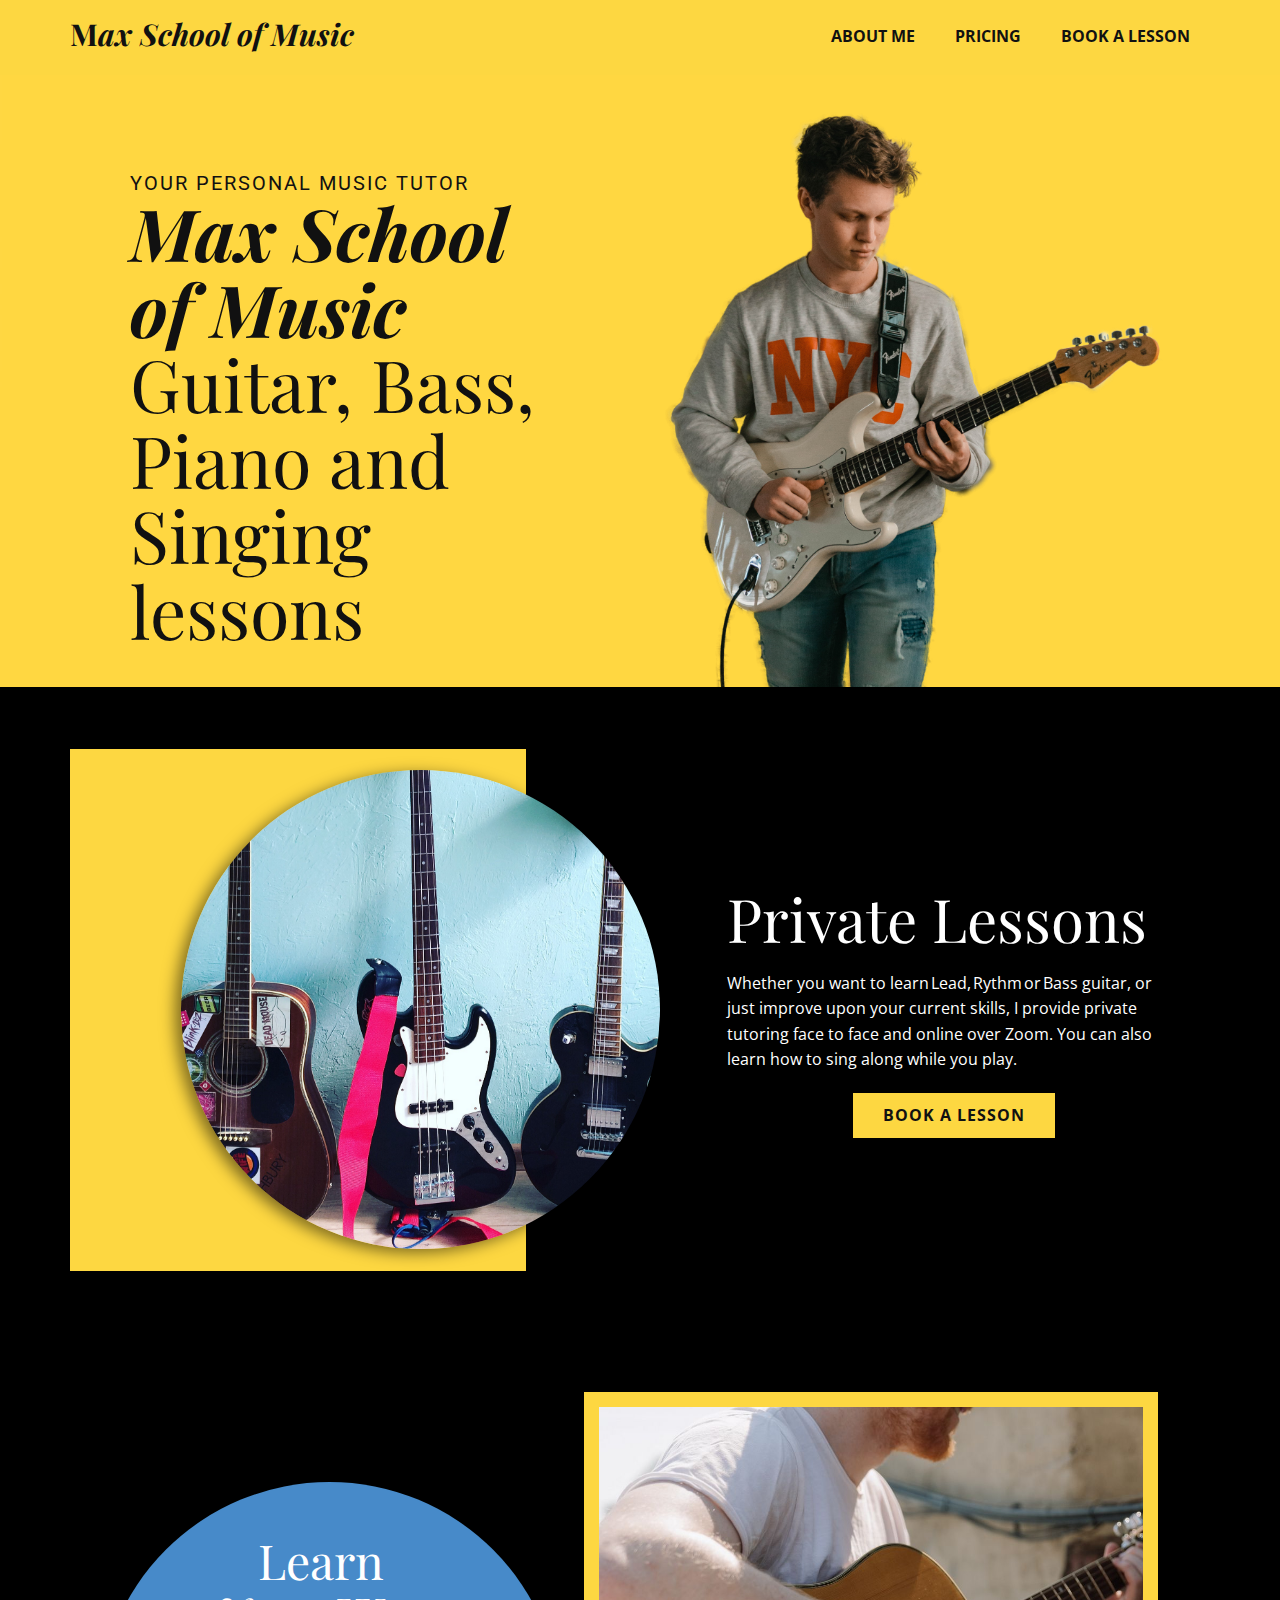
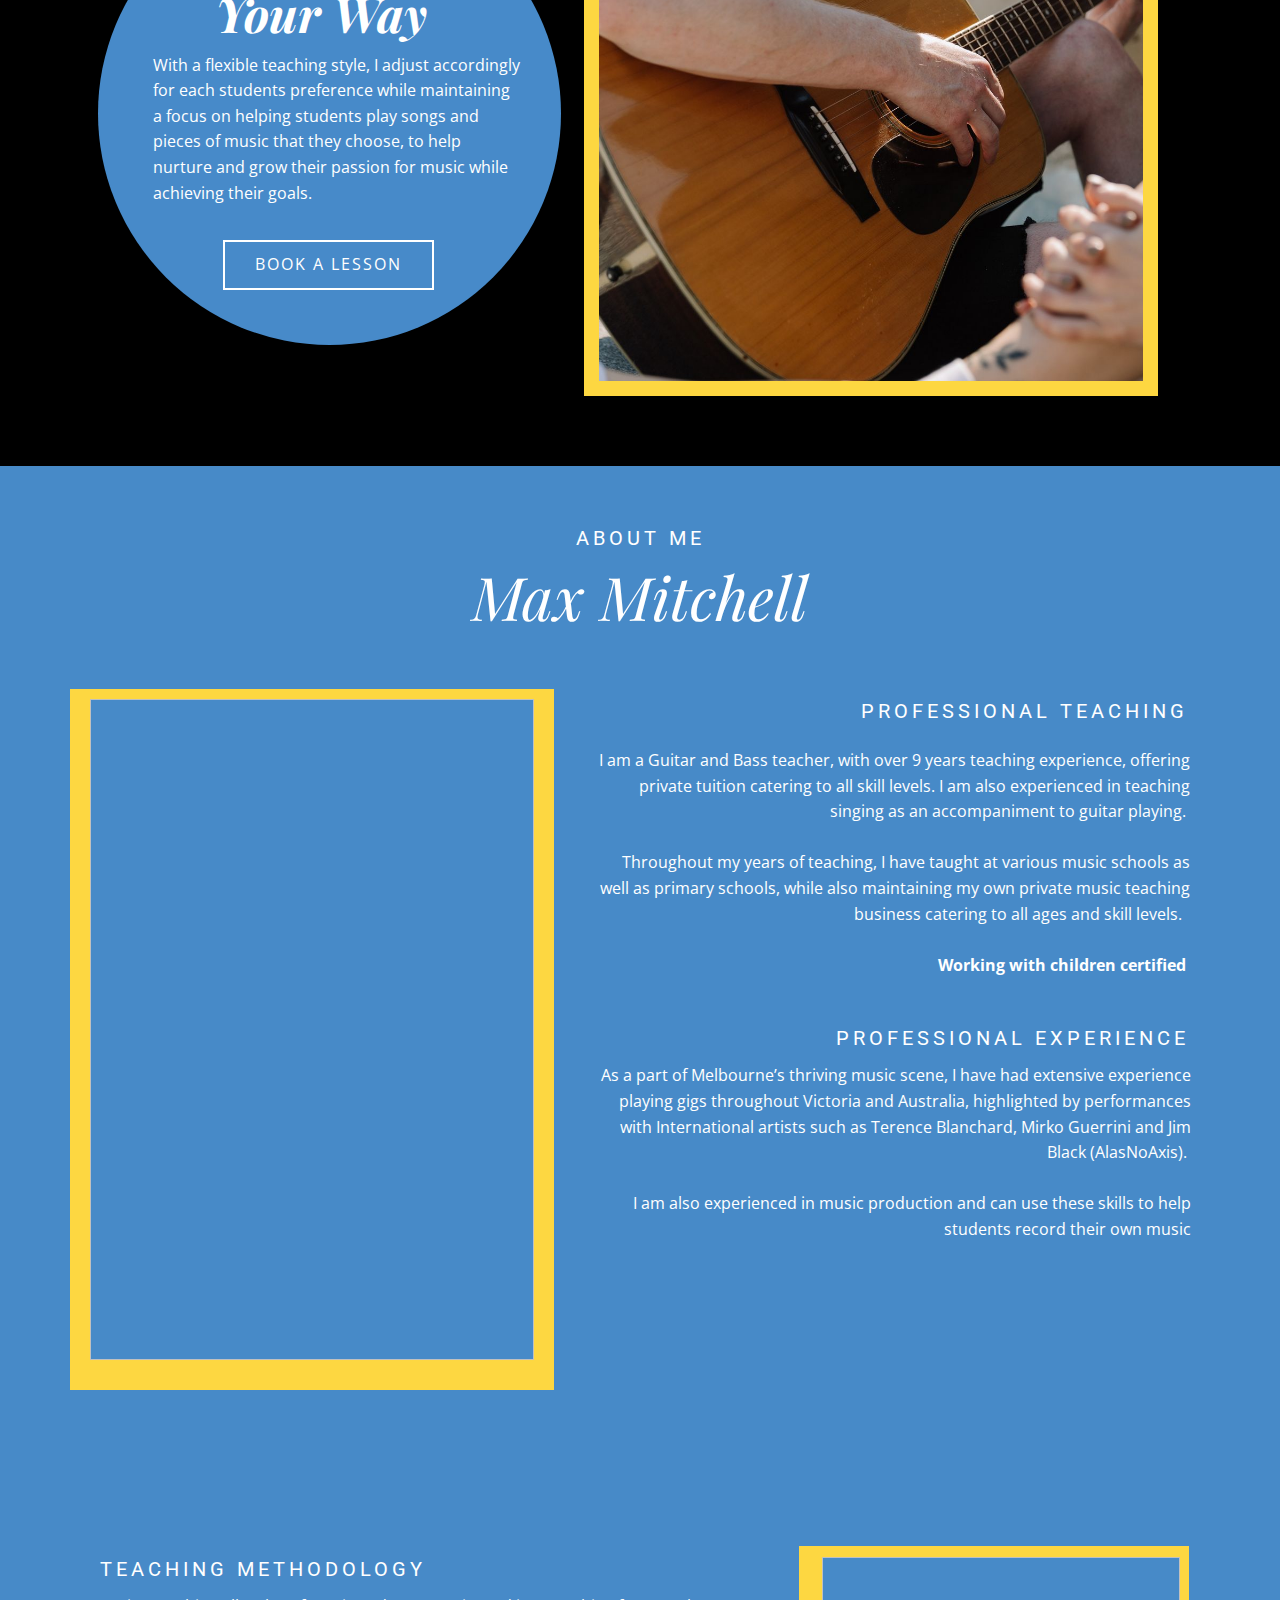
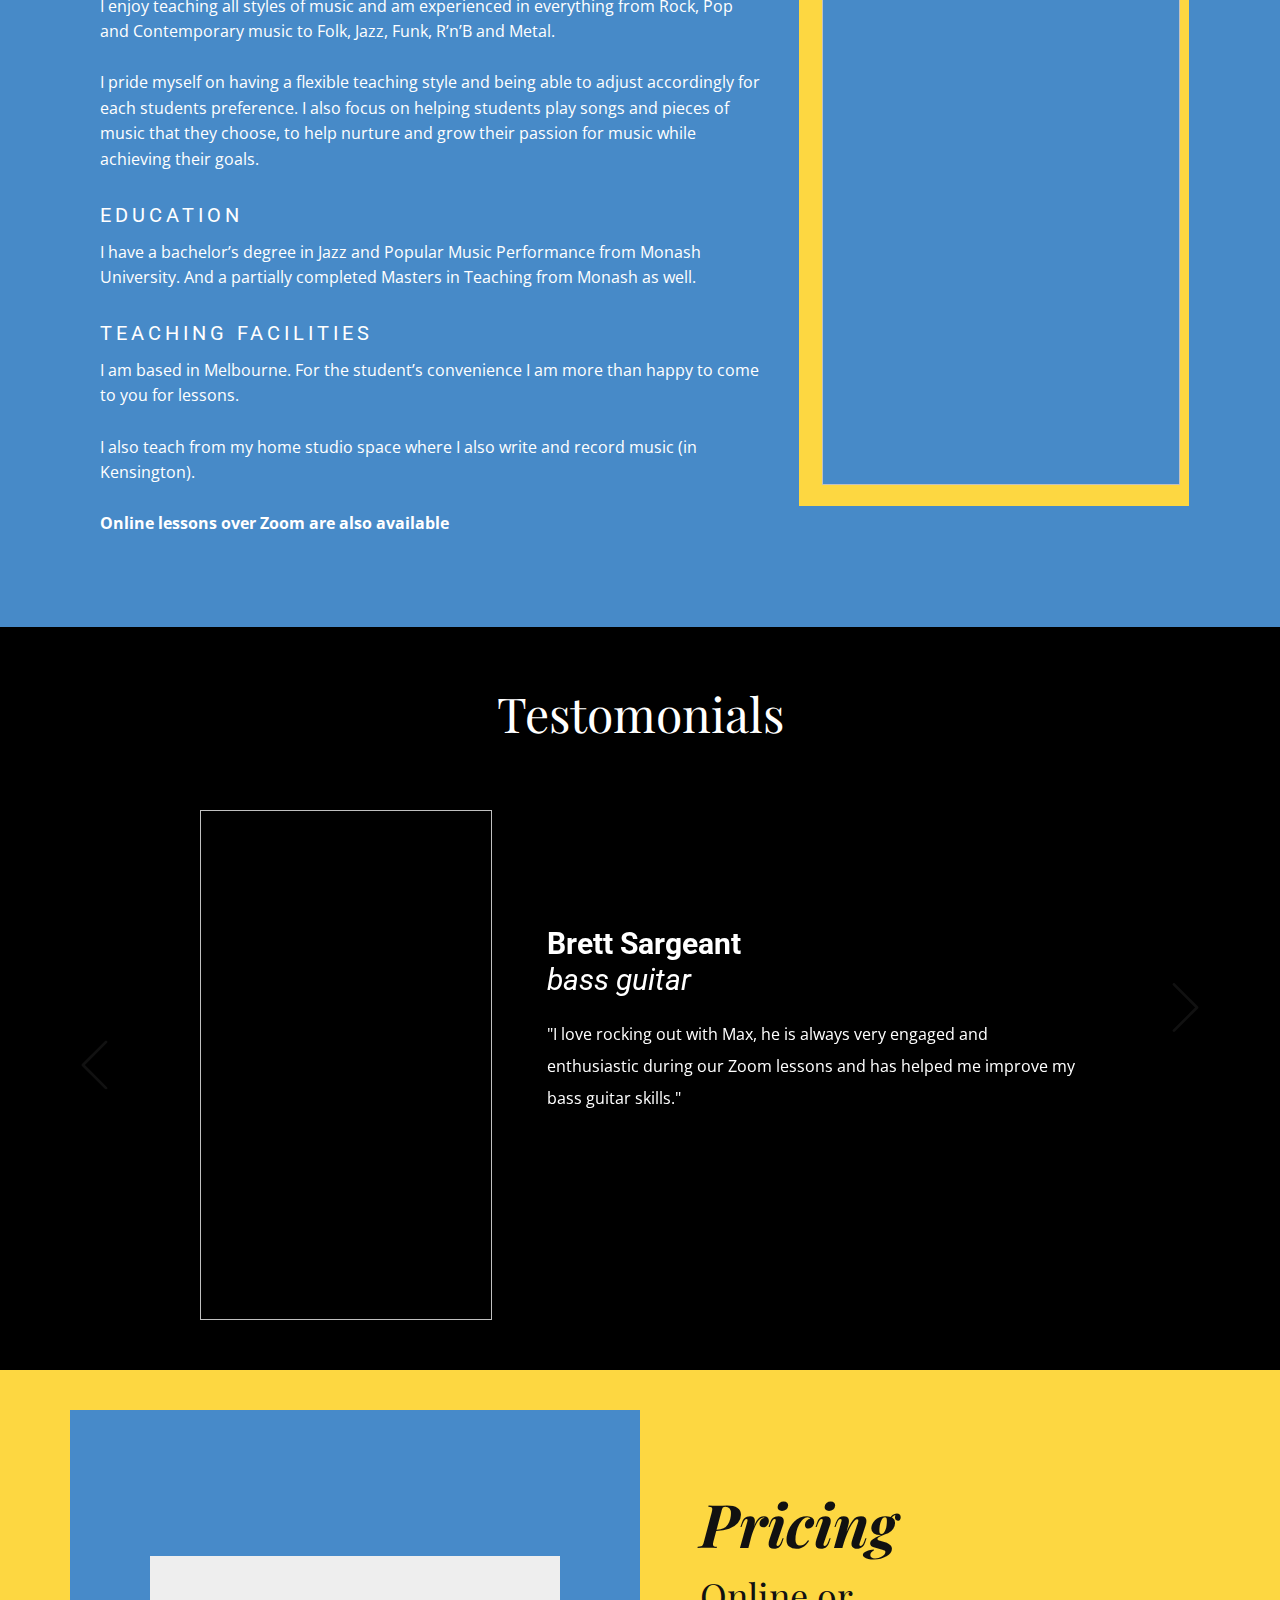
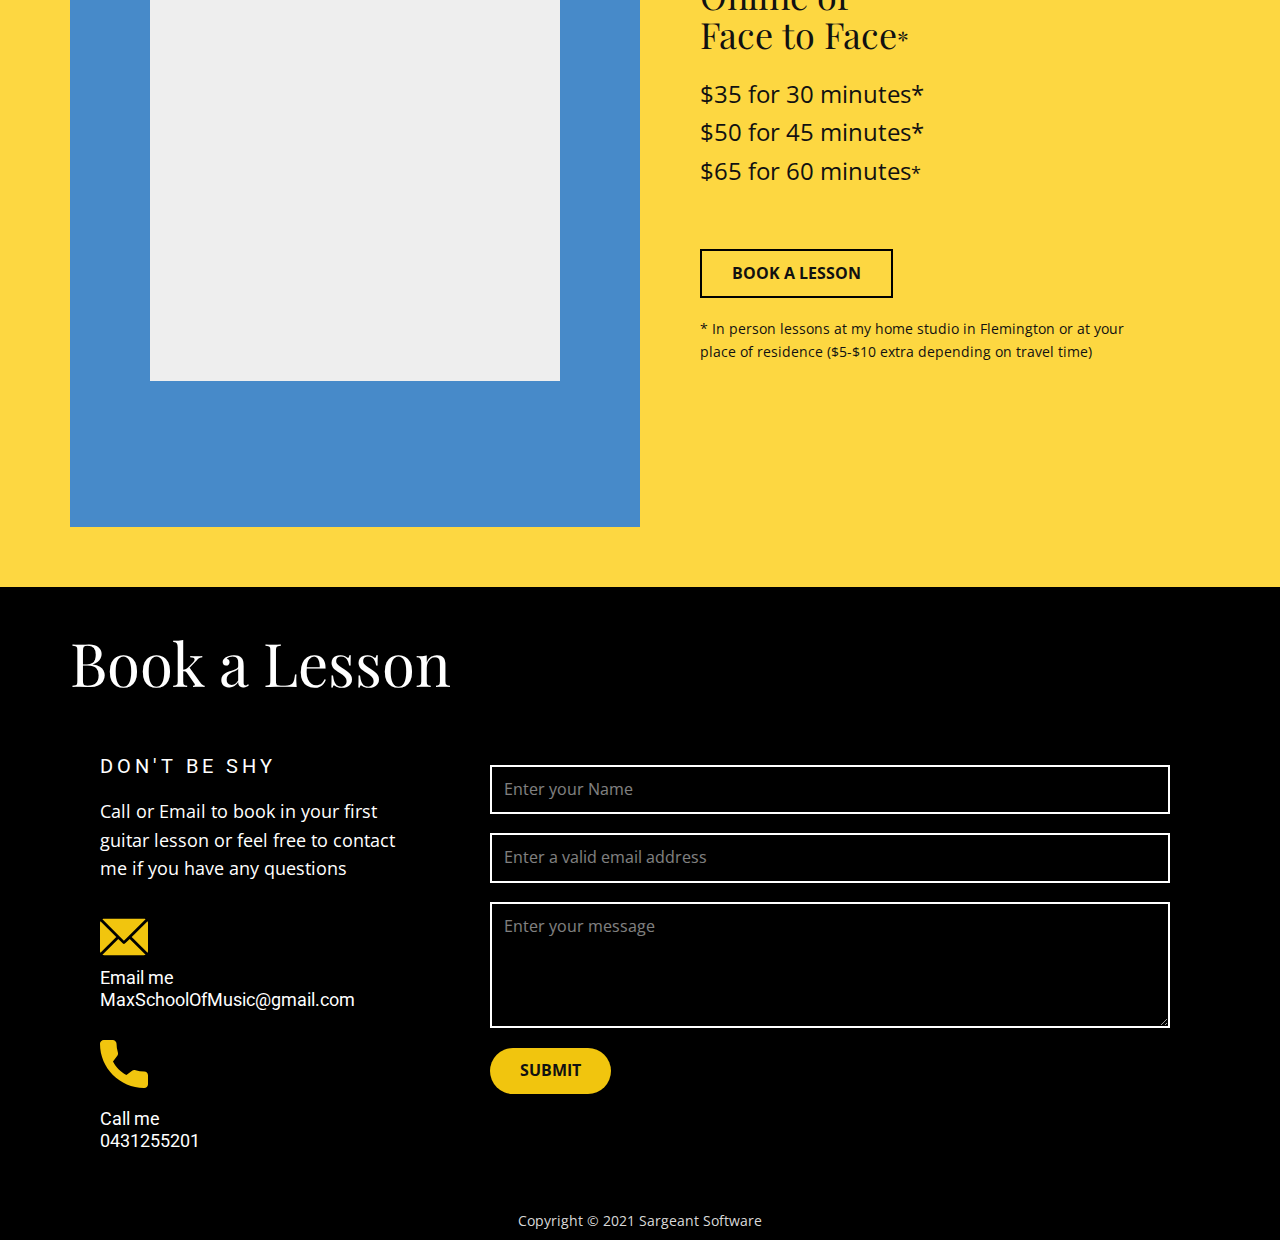
==== Max-Mitchell---Guitar-Tutor.html @ 7535b981 "Publish" ====
<!DOCTYPE html>
<html style="font-size: 16px;" lang="en-AU">
  <head>
    <meta name="viewport" content="width=device-width, initial-scale=1.0">
    <meta charset="utf-8">
    <meta name="keywords" content="Max School of Music, Max Music, Max Music School, maxschoolofmusic.com, maxmusic, Max Melbourne, Max Guitar School, Learn Bass, Learn Guitar, Max Guitar Lessons, Max Music Guitar, Max Music Bass, Bass, Guitar, Lessons, Tutor,
Melbourne Guitar Tutor, Melbourne Bass Guitar Tutor, Melbourne Music Teacher, Melbourne Bass Music Teacher, Melbourne Guitar Teacher, Melbourne Bass Guitar Teacher, Melbourne Music Tutor, Melbourne Music Lesson, Melbourne Music Lessons, Guitar Tutor, Music Teacher, Guitar Teacher, Guitar Lesson, Guitar Lessons">
    <meta name="description" content="Max Mitchell is a professional guitar and bass guitar tutor for all skill levels. Based in Melbourne, Australia. Lessons available in person or online.">
    <meta name="page_type" content="np-template-header-footer-from-plugin">
    <title>Max Mitchell - Guitar Tutor</title>
    <link rel="stylesheet" href="nicepage.css" media="screen">
<link rel="stylesheet" href="Max-Mitchell---Guitar-Tutor.css" media="screen">
    <script class="u-script" type="text/javascript" src="jquery.js" defer=""></script>
    <script class="u-script" type="text/javascript" src="nicepage.js" defer=""></script>
    <meta name="generator" content="Nicepage 3.6.2, nicepage.com">
    <link rel="icon" href="images/favicon.png">
    
    
    <link id="u-theme-google-font" rel="stylesheet" href="https://fonts.googleapis.com/css?family=Roboto:100,100i,300,300i,400,400i,500,500i,700,700i,900,900i|Open+Sans:300,300i,400,400i,600,600i,700,700i,800,800i">
    <link id="u-page-google-font" rel="stylesheet" href="https://fonts.googleapis.com/css?family=Playfair+Display:400,400i,700,700i,900,900i">
    
    
    
    
    
    
    
    
    
    <script type="application/ld+json">{
		"@context": "http://schema.org",
		"@type": "Organization",
		"name": "MaxMusic",
		"url": "index.html"
}</script>
    <meta property="og:title" content="Max Mitchell - Guitar Tutor">
    <meta property="og:type" content="website">
    <meta property="og:description" content="Max Mitchell is a professional guitar and bass guitar tutor for all skill levels. Based in Melbourne, Australia. Lessons available in person or online.">
    <meta name="theme-color" content="#478ac9">
    <link rel="canonical" href="index.html">
    <meta property="og:url" content="index.html">
  <meta charset="UTF-8">
<meta name="description" content="Max Mitchell is a professional guitar and bass guitar tutor for all skill levels. Based in Melbourne, Australia. Lessons available in person or online.">
<meta name="author" content="Brett Sargeant, brett@sargeantsoftware.com">
<meta name="viewport" content="width=device-width, initial-scale=1.0">
<meta name="subject" content="Max Mitchell Private Guitar Bass and Singing Tutor">
<meta name="copyright"content="Sargeant Software">
<meta name="robots" content="index,follow" />
<meta name="Classification" content="Business">
<meta name="reply-to" content="maxschoolofmusic@gmail.com">
<meta name="og:title" content="Max School of Music"/>
</head>
  <body class="u-body u-overlap"><header class="u-clearfix u-custom-color-1 u-header u-sticky u-header" id="sec-bedf"><div class="u-clearfix u-sheet u-sheet-1">
        <nav class="u-menu u-menu-dropdown u-offcanvas u-menu-1">
          <div class="menu-collapse" style="font-size: 1rem; letter-spacing: 0px; text-transform: uppercase; font-weight: 700;">
            <a class="u-button-style u-custom-left-right-menu-spacing u-custom-padding-bottom u-custom-top-bottom-menu-spacing u-nav-link u-text-active-black u-text-body-color u-text-hover-grey-70" href="#">
              <svg><use xmlns:xlink="http://www.w3.org/1999/xlink" xlink:href="#menu-hamburger"></use></svg>
              <svg version="1.1" xmlns="http://www.w3.org/2000/svg" xmlns:xlink="http://www.w3.org/1999/xlink"><defs><symbol id="menu-hamburger" viewBox="0 0 16 16" style="width: 16px; height: 16px;"><rect y="1" width="16" height="2"></rect><rect y="7" width="16" height="2"></rect><rect y="13" width="16" height="2"></rect>
</symbol>
</defs></svg>
            </a>
          </div>
          <div class="u-custom-menu u-nav-container">
            <ul class="u-nav u-unstyled u-nav-1"><li class="u-nav-item"><a class="u-button-style u-nav-link u-text-active-black u-text-hover-grey-70" href="#carousel_023e" style="padding: 10px 20px;">About Me</a>
</li><li class="u-nav-item"><a class="u-button-style u-nav-link u-text-active-black u-text-hover-grey-70" href="#carousel_331c" style="padding: 10px 20px;">Pricing</a>
</li><li class="u-nav-item"><a class="u-button-style u-nav-link u-text-active-black u-text-hover-grey-70" href="#carousel_dc65" style="padding: 10px 20px;">Book a Lesson</a>
</li></ul>
          </div>
          <div class="u-custom-menu u-nav-container-collapse">
            <div class="u-black u-container-style u-inner-container-layout u-opacity u-opacity-95 u-sidenav">
              <div class="u-sidenav-overflow">
                <div class="u-menu-close"></div>
                <ul class="u-align-center u-nav u-popupmenu-items u-unstyled u-nav-2"><li class="u-nav-item"><a class="u-button-style u-nav-link" href="#carousel_023e" style="padding: 10px 20px;">About Me</a>
</li><li class="u-nav-item"><a class="u-button-style u-nav-link" href="#carousel_331c" style="padding: 10px 20px;">Pricing</a>
</li><li class="u-nav-item"><a class="u-button-style u-nav-link" href="#carousel_dc65" style="padding: 10px 20px;">Book a Lesson</a>
</li></ul>
              </div>
            </div>
            <div class="u-black u-menu-overlay u-opacity u-opacity-70"></div>
          </div>
        </nav>
        <p class="u-align-left u-custom-font u-font-playfair-display u-large-text u-text u-text-variant u-text-1"><i style="font-size: 1.875rem; padding: 0px;"><b>
              <a class="u-btn u-button-style u-none u-text-body-color u-btn-1" href="#carousel_6ae6">M</a>ax School of Music</b></i>
          <a class="u-btn u-button-style u-none u-text-body-color u-btn-1" href="#carousel_6ae6">
            <br>
          </a>
        </p>
      </div></header>
    <section class="u-clearfix u-image u-valign-bottom-xl lazyload u-section-1" id="carousel_6ae6" data-bg="url(&quot;images/PA7BIF1x.jpg&quot;)">
      <div class="u-clearfix u-gutter-0 u-layout-wrap u-layout-wrap-1">
        <div class="u-layout">
          <div class="u-layout-row">
            <div class="u-align-center-sm u-align-center-xs u-align-left-lg u-align-left-md u-align-left-xl u-container-style u-layout-cell u-left-cell u-size-28-lg u-size-28-xl u-size-30-md u-size-30-sm u-size-30-xs u-layout-cell-1">
              <div class="u-container-layout u-container-layout-1">
                <h3 class="u-text u-text-1">your personal Music tutor</h3>
                <h1 class="u-custom-font u-font-playfair-display u-text u-text-2"><b><i>Max School of Music</i></b>
                  <br>Guitar, Bass, Piano and Singing lessons<br>
                </h1>
              </div>
            </div>
            <div class="u-container-style u-layout-cell u-right-cell u-size-30-md u-size-30-sm u-size-30-xs u-size-32-lg u-size-32-xl u-layout-cell-2">
              <div class="u-container-layout u-valign-top-sm u-valign-top-xl u-valign-top-xs u-container-layout-2">
                <img alt="" class="u-align-center-sm u-align-center-xs u-image u-image-default lazyload u-image-1" data-image-width="1386" data-image-height="1600" data-src="images/pexels-wendy-wei-22996581.png">
              </div>
            </div>
          </div>
        </div>
      </div>
    </section>
    <section class="u-black u-clearfix u-section-2" id="carousel_659f">
      <div class="u-clearfix u-sheet u-valign-middle-lg u-valign-middle-md u-valign-middle-xl u-sheet-1">
        <div class="u-clearfix u-expanded-width u-gutter-0 u-layout-wrap u-layout-wrap-1">
          <div class="u-layout">
            <div class="u-layout-row">
              <div class="u-align-center-sm u-align-center-xs u-container-style u-layout-cell u-left-cell u-size-30-md u-size-30-sm u-size-30-xs u-size-33-lg u-size-33-xl u-layout-cell-1">
                <div class="u-container-layout u-valign-middle-lg u-valign-middle-md u-valign-middle-xl">
                  <div class="u-align-left u-custom-color-1 u-expanded-height-lg u-expanded-height-md u-expanded-height-xl u-shape u-shape-1"></div>
                  <div class="u-align-left u-image u-image-circle lazyload u-image-1" data-image-width="1629" data-image-height="1879" data-bg="url(&quot;images/Guitarandbass1.png&quot;)"></div>
                </div>
              </div>
              <div class="u-align-left u-container-style u-layout-cell u-right-cell u-size-27-lg u-size-27-xl u-size-30-md u-size-30-sm u-size-30-xs u-layout-cell-2">
                <div class="u-container-layout u-valign-top-sm u-valign-top-xs u-container-layout-2">
                  <h1 class="u-align-center-md u-align-center-sm u-align-center-xs u-custom-font u-font-playfair-display u-text u-text-1">Private Lessons</h1>
                  <p class="u-align-center-md u-align-center-sm u-align-center-xs u-text u-text-2">Whether you want to learn Lead, Rythm or Bass guitar, or just improve upon your current skills, I provide private tutoring face to face and online over Zoom. You can also learn how
to sing along while you play.</p>
                  <a href="#carousel_dc65" class="u-border-0 u-btn u-button-style u-custom-color-1 u-hover-custom-color-7 u-text-body-color u-text-hover-black u-btn-1">Book A Lesson</a>
                </div>
              </div>
            </div>
          </div>
        </div>
      </div>
    </section>
    <section class="u-align-center u-black u-clearfix u-section-3" id="carousel_176a">
      <div class="u-clearfix u-sheet u-sheet-1">
        <div class="u-clearfix u-expanded-width-lg u-gutter-30 u-layout-wrap u-layout-wrap-1">
          <div class="u-layout">
            <div class="u-layout-row">
              <div class="u-align-left u-container-style u-layout-cell u-left-cell u-size-26 u-layout-cell-1">
                <div class="u-container-layout u-valign-top-md u-container-layout-1">
                  <div class="u-hidden-lg u-hidden-md u-hidden-sm u-hidden-xs u-palette-1-base u-shape u-shape-circle u-shape-1"></div>
                  <h1 class="u-align-center u-custom-font u-font-playfair-display u-text u-text-1">Learn<br><b><i>Your Way</i></b>
                    <br>
                  </h1>
                  <p class="u-align-center-xs u-text u-text-2">With a flexible teaching style, I adjust accordingly for each&nbsp;students&nbsp;preference while maintaining a focus on helping students play songs and pieces of music that they choose, to help nurture and grow their passion for music while achieving their goals.&nbsp;</p>
                  <a href="#carousel_dc65" class="u-border-2 u-border-white u-btn u-btn-rectangle u-button-style u-hover-custom-color-6 u-none u-btn-1">Book A Lesson</a>
                </div>
              </div>
              <div class="u-align-left u-container-style u-image u-layout-cell u-right-cell u-size-34 lazyload u-image-1" data-image-width="3130" data-image-height="2212" data-bg="url(&quot;images/Accousticguitar.jpg&quot;)">
                <div class="u-border-15 u-border-custom-color-1 u-container-layout u-container-layout-2"></div>
              </div>
            </div>
          </div>
        </div>
      </div>
    </section>
    <section class="u-align-left u-clearfix u-custom-color-5 u-section-4" id="carousel_023e">
      <div class="u-clearfix u-sheet u-sheet-1">
        <h4 class="u-align-center u-text u-text-1">about Me</h4>
        <h2 class="u-align-center u-custom-font u-font-playfair-display u-text u-text-2"><i>Max Mitchell</i>
        </h2>
        <div class="u-clearfix u-expanded-width u-gutter-18 u-layout-wrap u-layout-wrap-1">
          <div class="u-gutter-0 u-layout">
            <div class="u-layout-row">
              <div class="u-size-26">
                <div class="u-layout-col">
                  <div class="u-align-right u-container-style u-layout-cell u-size-60 u-layout-cell-1">
                    <div class="u-container-layout u-valign-top u-container-layout-1">
                      <img class="u-expanded-width u-image lazyload u-image-1" data-src="images/MaxProfile.jpg">
                    </div>
                  </div>
                </div>
              </div>
              <div class="u-size-34">
                <div class="u-layout-col">
                  <div class="u-align-center-sm u-align-center-xs u-align-right-lg u-align-right-md u-align-right-xl u-container-style u-layout-cell u-size-60 u-layout-cell-2">
                    <div class="u-container-layout u-valign-bottom-lg u-valign-bottom-md u-valign-bottom-sm u-valign-bottom-xs u-valign-top-xl u-container-layout-2">
                      <h5 class="u-align-center-xs u-text u-text-3">PROFESSIONAL TEACHING</h5>
                      <p class="u-align-center-xs u-text u-text-4">I am a Guitar and Bass teacher, with over 9 years teaching experience, offering private tuition catering to all skill levels.&nbsp;I am also experienced in teaching singing as an accompaniment to guitar playing.&nbsp;<br>
                        <br>Throughout my years of teaching, I have taught at various music schools as well as primary schools, while also maintaining my own private music teaching business catering to all ages and skill levels.&nbsp;&nbsp;<br>&nbsp;<br><b>Working&nbsp;with&nbsp;children&nbsp;certified&nbsp;</b>
                      </p>
                      <h5 class="u-align-center-xs u-text u-text-5">Professional Experience</h5>
                      <p class="u-align-center-xs u-text u-text-6">As a part of Melbourne’s thriving music scene, I have had extensive experience playing gigs throughout Victoria and Australia, highlighted by performances with International artists such as Terence Blanchard, Mirko Guerrini and Jim Black (AlasNoAxis).&nbsp;<br>
                        <br>I am also experienced in music production and can use these skills to help students record their own music
                      </p>
                    </div>
                  </div>
                </div>
              </div>
            </div>
          </div>
        </div>
      </div>
    </section>
    <section class="u-clearfix u-custom-color-5 u-section-5" id="sec-605c">
      <div class="u-clearfix u-sheet u-valign-middle-md u-valign-middle-sm u-valign-middle-xs u-sheet-1">
        <div class="u-clearfix u-expanded-width u-layout-wrap u-layout-wrap-1">
          <div class="u-layout">
            <div class="u-layout-row">
              <div class="u-align-center-sm u-align-center-xs u-container-style u-layout-cell u-size-38 u-layout-cell-1">
                <div class="u-container-layout u-valign-top-lg u-valign-top-md u-valign-top-xl u-container-layout-1">
                  <h5 class="u-text u-text-1">TEACHING METHODOLOGY</h5>
                  <p class="u-text u-text-2">I enjoy teaching all styles of music and am experienced in everything from Rock, Pop and Contemporary music to Folk, Jazz, Funk, R’n’B and Metal.<br>
                    <br>I pride myself on having a flexible teaching style and being able to adjust accordingly for each&nbsp;students&nbsp;preference. I also focus on helping students play songs and pieces of music that they choose, to help nurture and grow their passion for music while achieving their goals.&nbsp;&nbsp;<br>
                  </p>
                  <h5 class="u-text u-text-3">EDUCATION</h5>
                  <p class="u-text u-text-4">I have a bachelor’s degree in Jazz and Popular Music Performance from Monash University.&nbsp;And a partially completed&nbsp;Masters in Teaching&nbsp;from Monash as well.<br>
                  </p>
                  <h5 class="u-text u-text-5">TEACHING&nbsp;FACILITIES</h5>
                  <p class="u-text u-text-6">I am based in Melbourne. For the student’s convenience I am more than happy to come to you for lessons.<br>
                    <br>I also teach from my home studio space where I also write and record music (in Kensington).&nbsp;<br>
                    <br><b>Online lessons over Zoom are also available&nbsp;</b>
                    <br>
                  </p>
                </div>
              </div>
              <div class="u-align-left u-container-style u-layout-cell u-size-22 u-layout-cell-2">
                <div class="u-container-layout u-valign-top-lg u-valign-top-xl u-container-layout-2">
                  <img class="u-expanded-width u-image lazyload u-image-1" data-image-width="2363" data-image-height="3544" data-src="images/Mestandingwguitar.jpg">
                </div>
              </div>
            </div>
          </div>
        </div>
      </div>
    </section>
    <section class="u-black u-clearfix u-section-6" id="carousel_f5c0">
      <div class="u-clearfix u-sheet u-valign-bottom-md u-sheet-1">
        <h1 class="u-align-center u-custom-font u-font-playfair-display u-text u-text-1">Testomonials</h1>
        <div id="carousel-1a4b" data-interval="5000" data-u-ride="carousel" class="u-carousel u-expanded-width u-slider u-slider-1">
          <ol class="u-absolute-hcenter u-carousel-indicators u-hidden u-opacity u-opacity-55 u-carousel-indicators-1">
            <li data-u-target="#carousel-1a4b" class="u-active u-black u-border-2 u-border-grey-75 u-shape-circle" data-u-slide-to="0" style="width: 10px; height: 10px;"></li>
            <li data-u-target="#carousel-1a4b" class="u-black u-border-2 u-border-grey-75 u-shape-circle" data-u-slide-to="1" style="width: 10px; height: 10px;"></li>
          </ol>
          <div class="u-carousel-inner" role="listbox">
            <div class="u-active u-align-center-sm u-align-center-xs u-carousel-item u-container-style u-slide u-carousel-item-1">
              <div class="u-container-layout u-valign-top-md u-valign-top-sm u-valign-top-xs u-container-layout-1">
                <img alt="" class="u-image u-image-default lazyload u-image-1" data-image-width="1990" data-image-height="1844" data-src="images/118921308_2673210056269588_3537046875188934339_n.jpg">
                <h3 class="u-text u-text-2"><b>Brett Sargeant</b>&nbsp;<br><i style="">bass guitar</i>
                </h3>
                <p class="u-text u-text-3">"I love rocking out with Max, he is always very engaged and enthusiastic during our Zoom&nbsp;lessons and has helped me improve my bass guitar skills."</p>
              </div>
            </div>
            <div class="u-align-center-sm u-align-center-xs u-carousel-item u-container-style u-expanded-width u-slide u-carousel-item-2">
              <div class="u-container-layout u-container-layout-2">
                <img alt="" class="u-image u-image-default lazyload u-image-2" data-image-width="500" data-image-height="750" data-src="images/mebass.jpeg">
                <p class="u-align-center-sm u-align-center-xs u-text u-text-4">"I’ve really enjoyed guitar lessons with Max. He was quick to evaluate my skill level and provide me with instruction that quickly had me moving to the next level."<br>
                  <br>"His energy during&nbsp;lessons is infectious, and it’s encouraged me to prepare and practice between our sessions so we can advance to new content."<br>
                  <br>"Max asked me about the type of music and specific songs I was interested in playing, and it’s been great to have those integrated into our lessons."
                </p>
              </div>
            </div>
          </div>
          <a class="u-absolute-vcenter u-carousel-control u-carousel-control-prev u-icon-rectangle u-text-body-color u-carousel-control-1" href="#carousel-1a4b" role="button" data-u-slide="prev">
            <span aria-hidden="true">
              <svg viewBox="0 0 477.175 477.175"><path d="M145.188,238.575l215.5-215.5c5.3-5.3,5.3-13.8,0-19.1s-13.8-5.3-19.1,0l-225.1,225.1c-5.3,5.3-5.3,13.8,0,19.1l225.1,225
                    c2.6,2.6,6.1,4,9.5,4s6.9-1.3,9.5-4c5.3-5.3,5.3-13.8,0-19.1L145.188,238.575z"></path></svg>
            </span>
            <span class="sr-only">Previous</span>
          </a>
          <a class="u-absolute-vcenter-md u-absolute-vcenter-sm u-absolute-vcenter-xs u-carousel-control u-carousel-control-next u-icon-rectangle u-text-body-color u-carousel-control-2" href="#carousel-1a4b" role="button" data-u-slide="next">
            <span aria-hidden="true">
              <svg viewBox="0 0 477.175 477.175"><path d="M360.731,229.075l-225.1-225.1c-5.3-5.3-13.8-5.3-19.1,0s-5.3,13.8,0,19.1l215.5,215.5l-215.5,215.5
                    c-5.3,5.3-5.3,13.8,0,19.1c2.6,2.6,6.1,4,9.5,4c3.4,0,6.9-1.3,9.5-4l225.1-225.1C365.931,242.875,365.931,234.275,360.731,229.075z"></path></svg>
            </span>
            <span class="sr-only">Next</span>
          </a>
        </div>
      </div>
    </section>
    <section class="u-align-center u-clearfix u-custom-color-1 u-section-7" id="carousel_331c">
      <div class="u-clearfix u-sheet u-sheet-1">
        <div class="u-clearfix u-expanded-width u-gutter-0 u-layout-wrap u-layout-wrap-1">
          <div class="u-gutter-0 u-layout">
            <div class="u-layout-row">
              <div class="u-container-style u-layout-cell u-left-cell u-palette-1-base u-size-30 u-layout-cell-1">
                <div class="u-container-layout u-valign-middle u-container-layout-1">
                  <div class="u-expanded-width-sm u-expanded-width-xs u-grey-light-2 u-map u-map-1">
                    <div class="embed-responsive">
                      <iframe class="embed-responsive-item lazyload" data-map="[base64]" data-src="//maps.google.com/maps?output=embed&amp;q=%20255%20racecourse%20rd&amp;z=16&amp;t=m"></iframe>
                    </div>
                  </div>
                </div>
              </div>
              <div class="u-container-style u-layout-cell u-right-cell u-size-30 u-layout-cell-2">
                <div class="u-container-layout u-container-layout-2">
                  <h1 class="u-align-center-sm u-align-center-xs u-custom-font u-font-playfair-display u-text u-text-1"><b><i>Pricing</i></b>
                  </h1>
                  <h2 class="u-align-center-sm u-align-center-xs u-custom-font u-font-playfair-display u-text u-text-2">Online or<br>Face to Face<font style="font-size: 1.5rem;">*</font>
                  </h2>
                  <p class="u-align-center-sm u-align-center-xs u-align-left-lg u-align-left-md u-align-left-xl u-text u-text-3">$35 for 30 minutes*<br>$50 for 45 minutes*<br>$65 for 60 minutes<font style="font-size: 1.125rem;">*</font>
                    <br>
                    <br>
                  </p>
                  <a href="#carousel_dc65" class="u-border-2 u-border-black u-btn u-button-style u-hover-palette-3-base u-none u-text-body-color u-text-hover-black u-btn-1">Book a Lesson<br>
                  </a>
                  <p class="u-align-center-sm u-align-center-xs u-small-text u-text u-text-font u-text-variant u-text-4">* In person lessons at my home studio&nbsp;in Flemington&nbsp;or at your place of residence ($5-$10&nbsp;extra depending on travel time)<br>
                    <br>
                  </p>
                </div>
              </div>
            </div>
          </div>
        </div>
      </div>
    </section>
    <section class="u-align-center-sm u-align-center-xs u-align-left-lg u-align-left-md u-align-left-xl u-black u-clearfix u-section-8" id="carousel_dc65">
      <div class="u-clearfix u-sheet u-sheet-1">
        <h2 class="u-custom-font u-font-playfair-display u-text u-text-1">Book a Lesson</h2>
        <div class="u-clearfix u-expanded-width u-layout-wrap u-layout-wrap-1">
          <div class="u-layout">
            <div class="u-layout-row">
              <div class="u-align-center-sm u-align-center-xs u-align-left-lg u-align-left-md u-align-left-xl u-container-style u-layout-cell u-left-cell u-size-20 u-layout-cell-1">
                <div class="u-container-layout u-valign-top u-container-layout-1">
                  <h2 class="u-align-center-sm u-align-center-xs u-text u-text-2">don't be shy</h2>
                  <p class="u-align-center-xs u-text u-text-3">Call or Email to book in your first guitar lesson or feel free to contact me if you have any questions</p><span class="u-icon u-icon-circle u-text-palette-3-base u-icon-1" data-href="mailto:info@mail.com?subject=Guitar%20Lesson%20Enquiry"><svg class="u-svg-link" preserveAspectRatio="xMidYMin slice" viewBox="0 0 512 512" style=""><use xmlns:xlink="http://www.w3.org/1999/xlink" xlink:href="#svg-7817"></use></svg><svg xmlns="http://www.w3.org/2000/svg" xmlns:xlink="http://www.w3.org/1999/xlink" version="1.1" id="svg-7817" x="0px" y="0px" viewBox="0 0 512 512" style="enable-background:new 0 0 512 512;" xml:space="preserve" class="u-svg-content"><g><g><path d="M467,61H45c-6.927,0-13.412,1.703-19.279,4.51L255,294.789l51.389-49.387c0,0,0.004-0.005,0.005-0.007    c0.001-0.002,0.005-0.004,0.005-0.004L486.286,65.514C480.418,62.705,473.929,61,467,61z"></path>
</g>
</g><g><g><path d="M507.496,86.728L338.213,256.002L507.49,425.279c2.807-5.867,4.51-12.352,4.51-19.279V106    C512,99.077,510.301,92.593,507.496,86.728z"></path>
</g>
</g><g><g><path d="M4.51,86.721C1.703,92.588,0,99.073,0,106v300c0,6.923,1.701,13.409,4.506,19.274L173.789,256L4.51,86.721z"></path>
</g>
</g><g><g><path d="M317.002,277.213l-51.396,49.393c-2.93,2.93-6.768,4.395-10.605,4.395s-7.676-1.465-10.605-4.395L195,277.211    L25.714,446.486C31.582,449.295,38.071,451,45,451h422c6.927,0,13.412-1.703,19.279-4.51L317.002,277.213z"></path>
</g>
</g><g></g><g></g><g></g><g></g><g></g><g></g><g></g><g></g><g></g><g></g><g></g><g></g><g></g><g></g><g></g></svg></span>
                  <h6 class="u-text u-text-4">
                    <a class="u-btn u-button-style u-custom-font u-heading-font u-none u-text-body-alt-color u-btn-1" href="mailto:MaxSchoolOfMusic@gmail.com?subject=Guitar%20Lesson%20Enquiry">Email me MaxSchoolOfMusic@gmail.com</a>
                  </h6><span class="u-icon u-icon-circle u-text-palette-3-base u-icon-2" data-href="tel:0431255201"><svg class="u-svg-link" preserveAspectRatio="xMidYMin slice" viewBox="0 0 384 384" style=""><use xmlns:xlink="http://www.w3.org/1999/xlink" xlink:href="#svg-2aad"></use></svg><svg xmlns="http://www.w3.org/2000/svg" xmlns:xlink="http://www.w3.org/1999/xlink" version="1.1" id="svg-2aad" x="0px" y="0px" viewBox="0 0 384 384" style="enable-background:new 0 0 384 384;" xml:space="preserve" class="u-svg-content"><g><g><path d="M353.188,252.052c-23.51,0-46.594-3.677-68.469-10.906c-10.719-3.656-23.896-0.302-30.438,6.417l-43.177,32.594    c-50.073-26.729-80.917-57.563-107.281-107.26l31.635-42.052c8.219-8.208,11.167-20.198,7.635-31.448    c-7.26-21.99-10.948-45.063-10.948-68.583C132.146,13.823,118.323,0,101.333,0H30.813C13.823,0,0,13.823,0,30.813    C0,225.563,158.438,384,353.188,384c16.99,0,30.813-13.823,30.813-30.813v-70.323C384,265.875,370.177,252.052,353.188,252.052z"></path>
</g>
</g><g></g><g></g><g></g><g></g><g></g><g></g><g></g><g></g><g></g><g></g><g></g><g></g><g></g><g></g><g></g></svg></span>
                  <h6 class="u-text u-text-5">
                    <a class="u-btn u-button-style u-custom-font u-heading-font u-none u-text-body-alt-color u-btn-2" href="tel:0431255201">Call me<br>0431255201<br>
                    </a>
                  </h6>
                </div>
              </div>
              <div class="u-container-style u-layout-cell u-right-cell u-size-40 u-layout-cell-2">
                <div class="u-container-layout u-container-layout-2">
                  <div class="u-expanded-width u-form u-form-1">
                    <form action="https://formspree.io/mwkrgqzv" method="POST" class="u-clearfix u-form-spacing-19 u-form-vertical u-inner-form" style="padding: 10px" source="custom" name="form">
                      <div class="u-form-group u-form-name u-form-group-1">
                        <label for="name-dee9" class="u-form-control-hidden u-label">Name</label>
                        <input type="text" placeholder="Enter your Name" id="name-dee9" name="name" class="u-border-2 u-border-white u-input u-input-rectangle" required="">
                      </div>
                      <div class="u-form-email u-form-group u-form-group-2">
                        <label for="email-dee9" class="u-form-control-hidden u-label"></label>
                        <input type="email" placeholder="Enter a valid email address" id="email-dee9" name="email" class="u-border-2 u-border-white u-input u-input-rectangle" required="">
                      </div>
                      <div class="u-form-group u-form-message u-form-group-3">
                        <label for="message-dee9" class="u-form-control-hidden u-label">Message</label>
                        <textarea placeholder="Enter your message" rows="4" cols="50" id="message-dee9" name="message" class="u-border-2 u-border-white u-input u-input-rectangle" required=""></textarea>
                      </div>
                      <div class="u-align-center-sm u-align-center-xs u-align-left-lg u-align-left-md u-align-left-xl u-form-group u-form-submit u-form-group-4">
                        <a href="https://nicepage.com" class="u-btn u-btn-round u-btn-submit u-button-style u-palette-3-base u-radius-30 u-btn-3">Submit</a>
                        <input type="submit" value="submit" class="u-form-control-hidden">
                      </div>
                      <div class="u-form-send-message u-form-send-success"> Thank you! Your message has been sent. </div>
                      <div class="u-form-send-error u-form-send-message"> Unable to send your message. Please fix errors then try again. </div>
                      <input type="hidden" value="" name="recaptchaResponse">
                    </form>
                  </div>
                </div>
              </div>
            </div>
          </div>
        </div>
        <p class="u-align-center u-text u-text-grey-15 u-text-6">Copyright © 2021 Sargeant Software</p>
      </div>
    </section>
    
    
    <span style="height: 64px; width: 64px; margin-left: 0px; margin-right: auto; margin-top: 0px; background-image: none; right: 20px; bottom: 20px" class="u-back-to-top u-custom-color-1 u-icon u-icon-circle u-opacity u-opacity-85 u-spacing-15" data-href="#">
        <svg class="u-svg-link" preserveAspectRatio="xMidYMin slice" viewBox="0 0 551.13 551.13"><use xmlns:xlink="http://www.w3.org/1999/xlink" xlink:href="#svg-1d98"></use></svg>
        <svg class="u-svg-content" enable-background="new 0 0 551.13 551.13" viewBox="0 0 551.13 551.13" xmlns="http://www.w3.org/2000/svg" id="svg-1d98"><path d="m275.565 189.451 223.897 223.897h51.668l-275.565-275.565-275.565 275.565h51.668z"></path></svg>
    </span>
  </body>
</html>
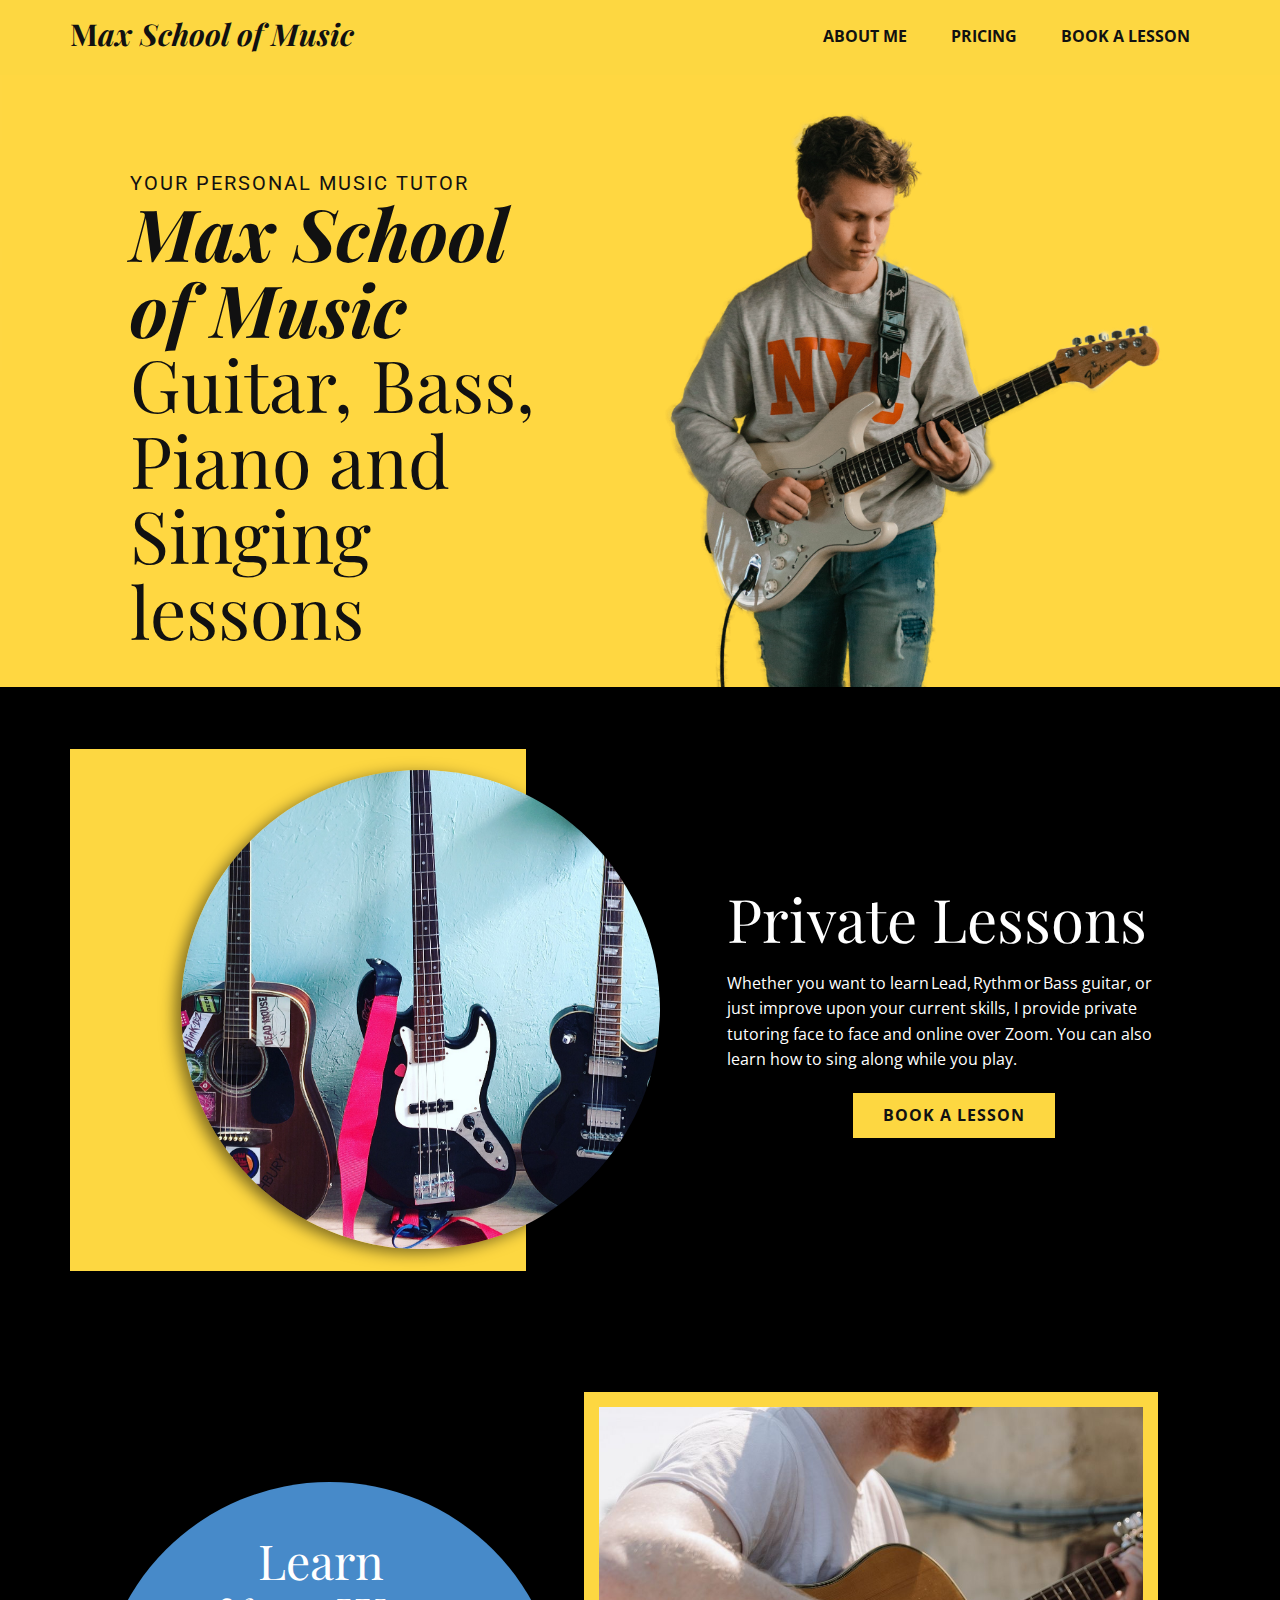
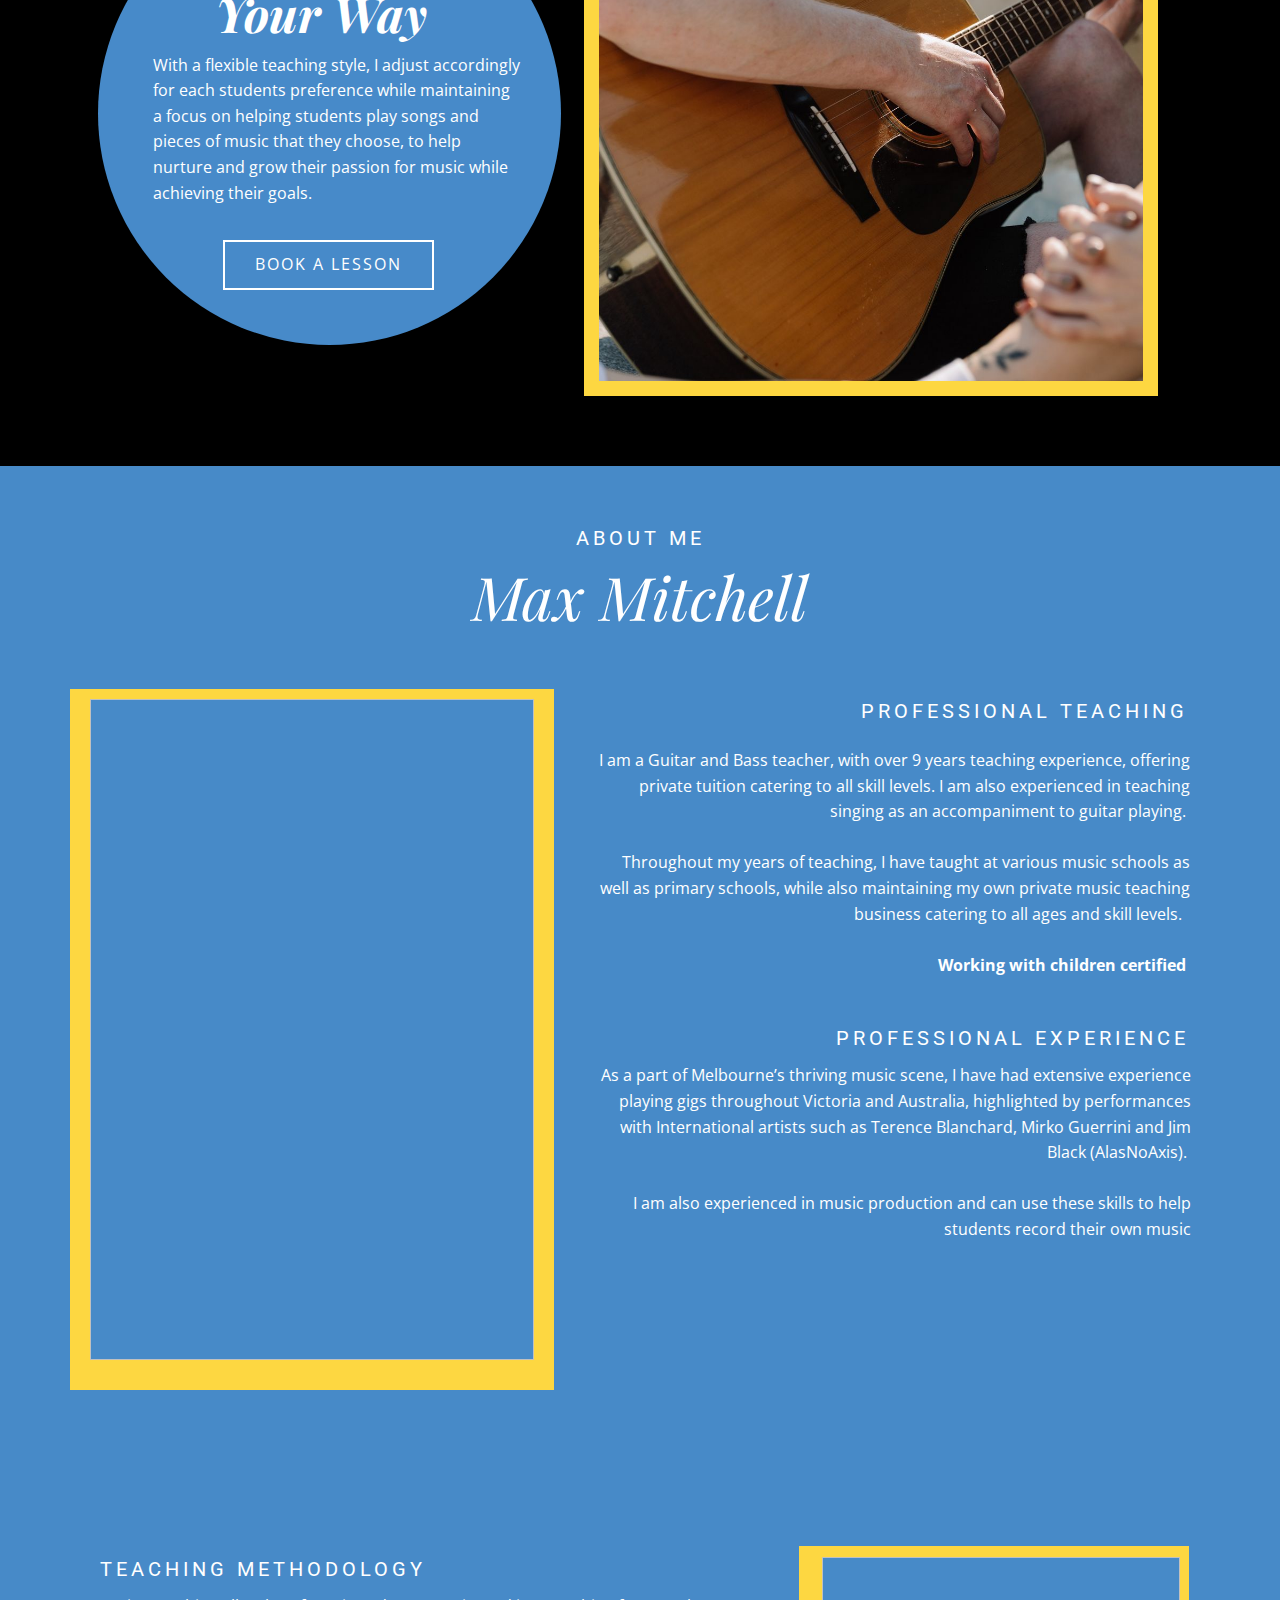
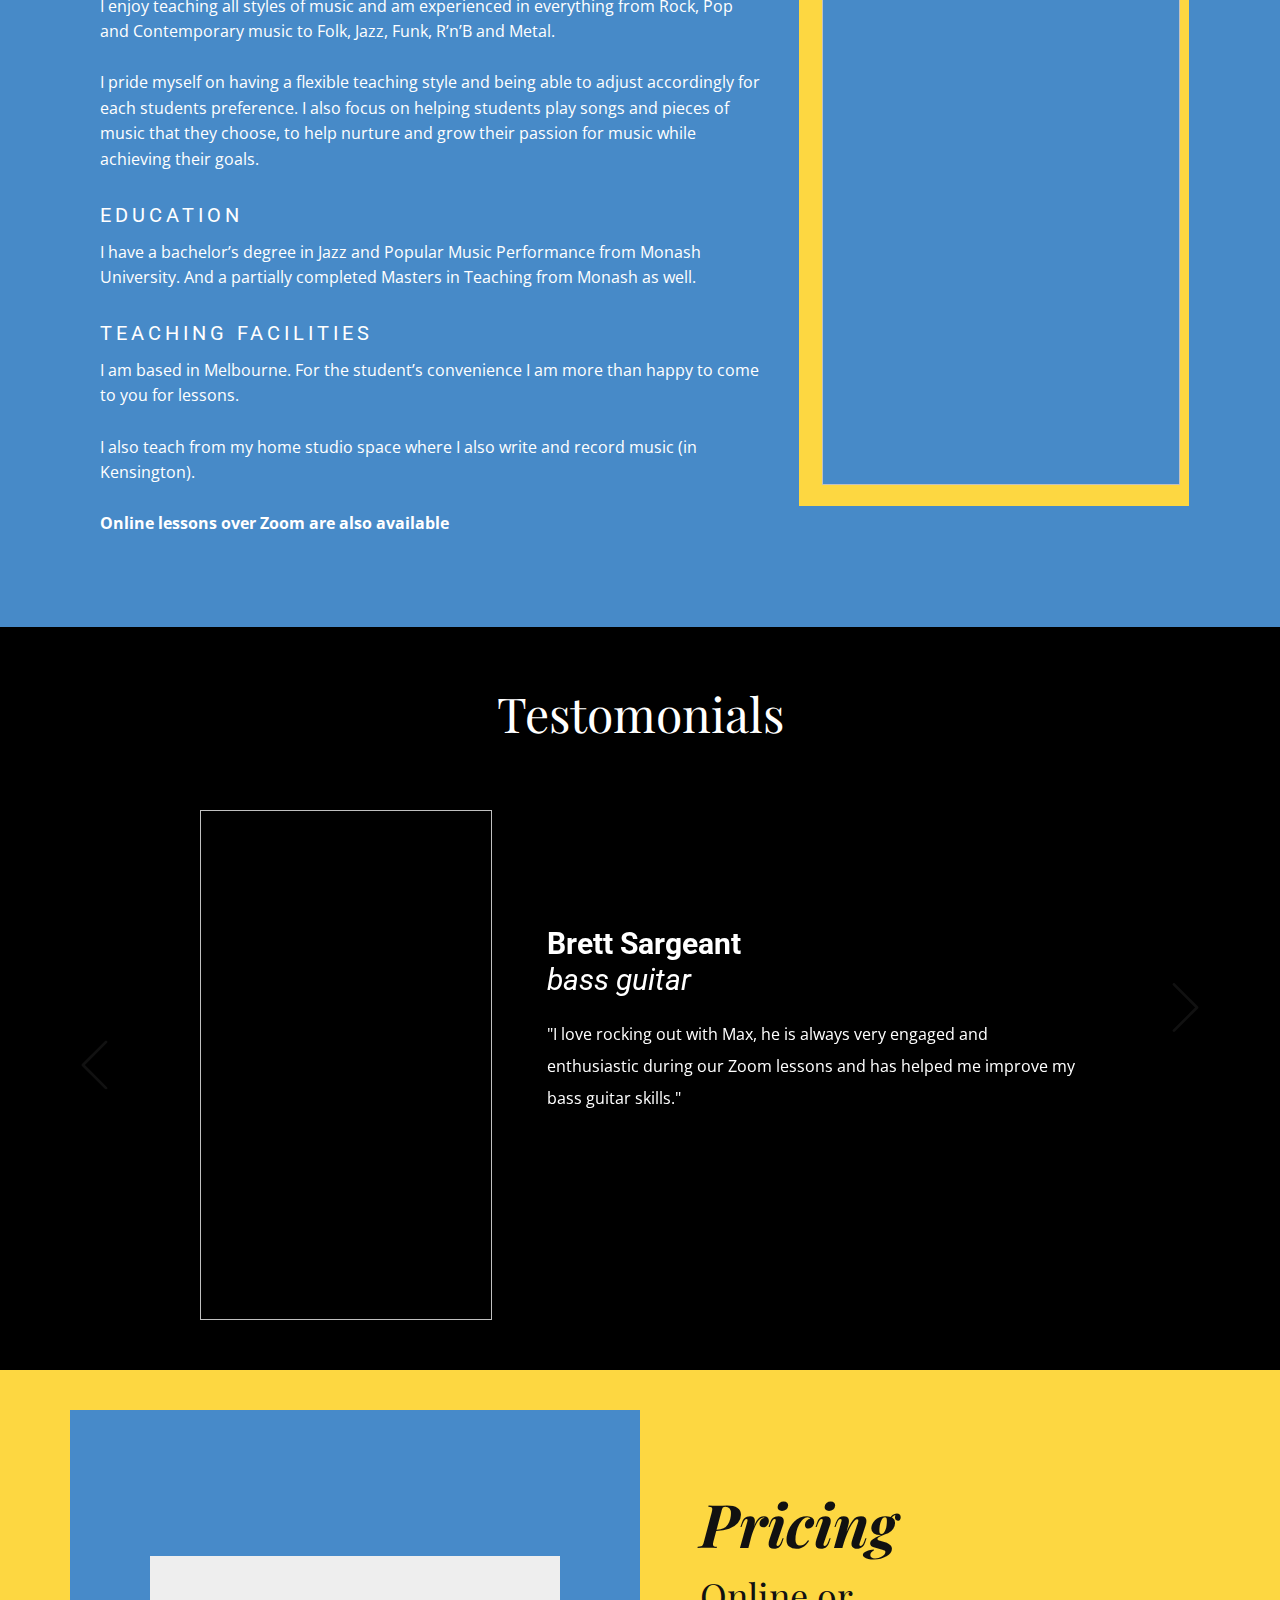
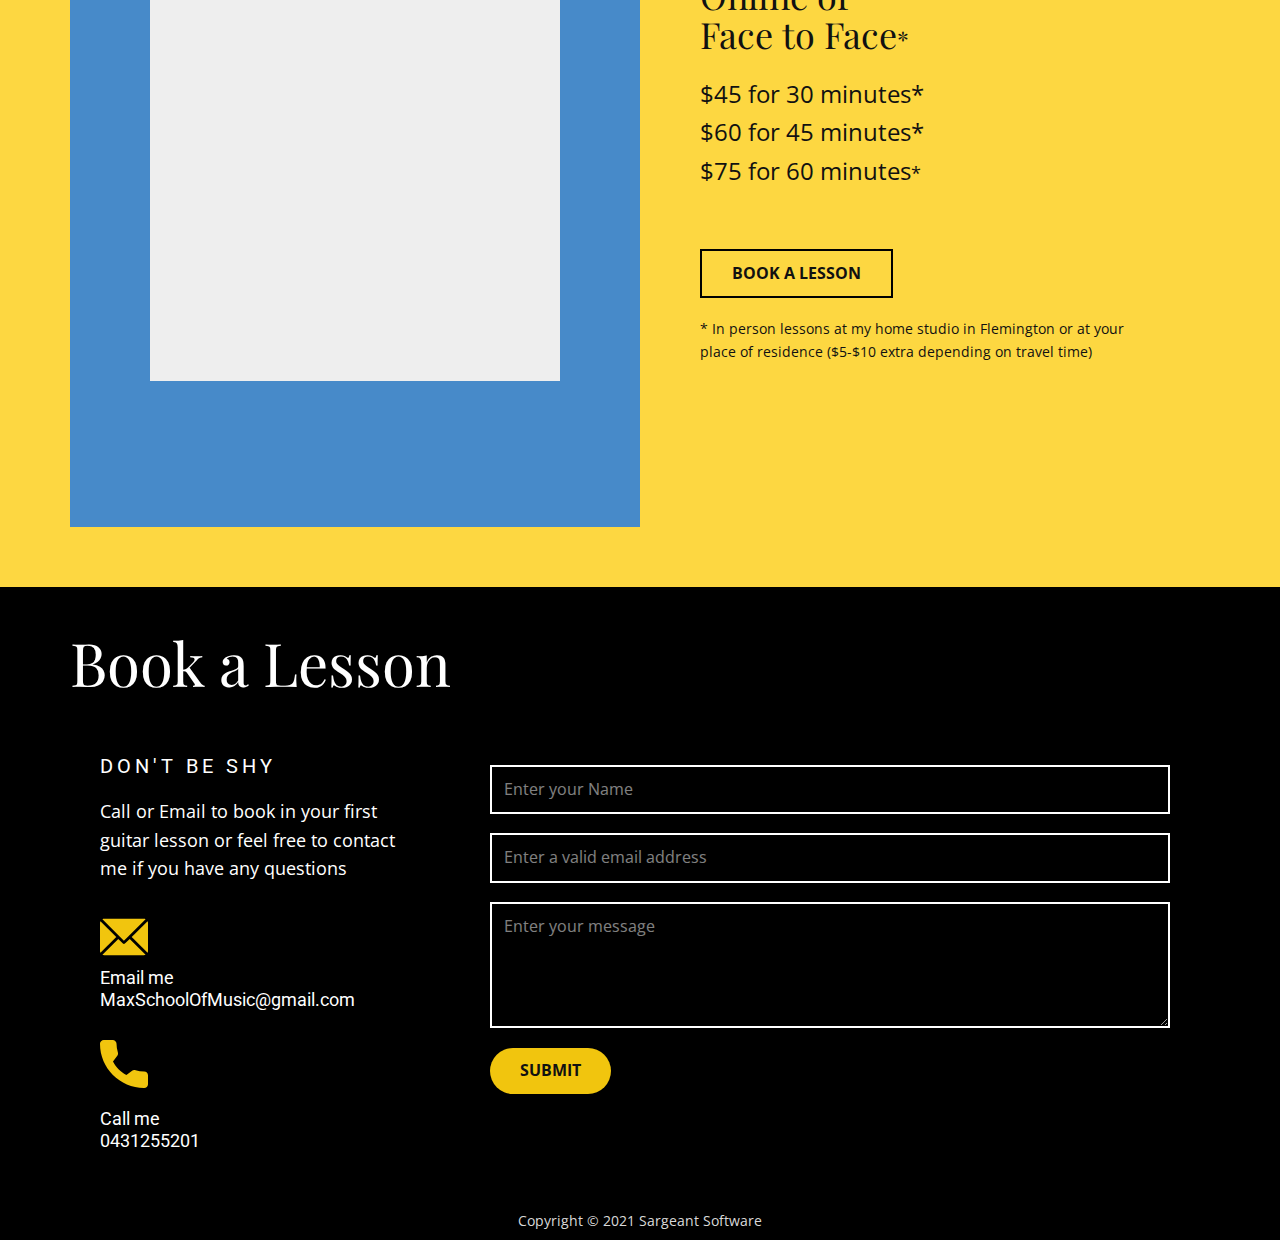
==== commit 71029eb1: "chore: update prices May 2023" ====
--- a/Max-Mitchell---Guitar-Tutor.html
+++ b/Max-Mitchell---Guitar-Tutor.html
@@ -1,376 +1,1163 @@
 <!DOCTYPE html>
-<html style="font-size: 16px;" lang="en-AU">
-  <head>
-    <meta name="viewport" content="width=device-width, initial-scale=1.0">
-    <meta charset="utf-8">
-    <meta name="keywords" content="Max School of Music, Max Music, Max Music School, maxschoolofmusic.com, maxmusic, Max Melbourne, Max Guitar School, Learn Bass, Learn Guitar, Max Guitar Lessons, Max Music Guitar, Max Music Bass, Bass, Guitar, Lessons, Tutor,
-Melbourne Guitar Tutor, Melbourne Bass Guitar Tutor, Melbourne Music Teacher, Melbourne Bass Music Teacher, Melbourne Guitar Teacher, Melbourne Bass Guitar Teacher, Melbourne Music Tutor, Melbourne Music Lesson, Melbourne Music Lessons, Guitar Tutor, Music Teacher, Guitar Teacher, Guitar Lesson, Guitar Lessons">
-    <meta name="description" content="Max Mitchell is a professional guitar and bass guitar tutor for all skill levels. Based in Melbourne, Australia. Lessons available in person or online.">
-    <meta name="page_type" content="np-template-header-footer-from-plugin">
-    <title>Max Mitchell - Guitar Tutor</title>
-    <link rel="stylesheet" href="nicepage.css" media="screen">
-<link rel="stylesheet" href="Max-Mitchell---Guitar-Tutor.css" media="screen">
-    <script class="u-script" type="text/javascript" src="jquery.js" defer=""></script>
-    <script class="u-script" type="text/javascript" src="nicepage.js" defer=""></script>
-    <meta name="generator" content="Nicepage 3.6.2, nicepage.com">
-    <link rel="icon" href="images/favicon.png">
-    
-    
-    <link id="u-theme-google-font" rel="stylesheet" href="https://fonts.googleapis.com/css?family=Roboto:100,100i,300,300i,400,400i,500,500i,700,700i,900,900i|Open+Sans:300,300i,400,400i,600,600i,700,700i,800,800i">
-    <link id="u-page-google-font" rel="stylesheet" href="https://fonts.googleapis.com/css?family=Playfair+Display:400,400i,700,700i,900,900i">
-    
-    
-    
-    
-    
-    
-    
-    
-    
-    <script type="application/ld+json">{
-		"@context": "http://schema.org",
-		"@type": "Organization",
-		"name": "MaxMusic",
-		"url": "index.html"
-}</script>
-    <meta property="og:title" content="Max Mitchell - Guitar Tutor">
-    <meta property="og:type" content="website">
-    <meta property="og:description" content="Max Mitchell is a professional guitar and bass guitar tutor for all skill levels. Based in Melbourne, Australia. Lessons available in person or online.">
-    <meta name="theme-color" content="#478ac9">
-    <link rel="canonical" href="index.html">
-    <meta property="og:url" content="index.html">
-  <meta charset="UTF-8">
-<meta name="description" content="Max Mitchell is a professional guitar and bass guitar tutor for all skill levels. Based in Melbourne, Australia. Lessons available in person or online.">
-<meta name="author" content="Brett Sargeant, brett@sargeantsoftware.com">
-<meta name="viewport" content="width=device-width, initial-scale=1.0">
-<meta name="subject" content="Max Mitchell Private Guitar Bass and Singing Tutor">
-<meta name="copyright"content="Sargeant Software">
-<meta name="robots" content="index,follow" />
-<meta name="Classification" content="Business">
-<meta name="reply-to" content="maxschoolofmusic@gmail.com">
-<meta name="og:title" content="Max School of Music"/>
-</head>
-  <body class="u-body u-overlap"><header class="u-clearfix u-custom-color-1 u-header u-sticky u-header" id="sec-bedf"><div class="u-clearfix u-sheet u-sheet-1">
-        <nav class="u-menu u-menu-dropdown u-offcanvas u-menu-1">
-          <div class="menu-collapse" style="font-size: 1rem; letter-spacing: 0px; text-transform: uppercase; font-weight: 700;">
-            <a class="u-button-style u-custom-left-right-menu-spacing u-custom-padding-bottom u-custom-top-bottom-menu-spacing u-nav-link u-text-active-black u-text-body-color u-text-hover-grey-70" href="#">
-              <svg><use xmlns:xlink="http://www.w3.org/1999/xlink" xlink:href="#menu-hamburger"></use></svg>
-              <svg version="1.1" xmlns="http://www.w3.org/2000/svg" xmlns:xlink="http://www.w3.org/1999/xlink"><defs><symbol id="menu-hamburger" viewBox="0 0 16 16" style="width: 16px; height: 16px;"><rect y="1" width="16" height="2"></rect><rect y="7" width="16" height="2"></rect><rect y="13" width="16" height="2"></rect>
-</symbol>
-</defs></svg>
-            </a>
-          </div>
-          <div class="u-custom-menu u-nav-container">
-            <ul class="u-nav u-unstyled u-nav-1"><li class="u-nav-item"><a class="u-button-style u-nav-link u-text-active-black u-text-hover-grey-70" href="#carousel_023e" style="padding: 10px 20px;">About Me</a>
-</li><li class="u-nav-item"><a class="u-button-style u-nav-link u-text-active-black u-text-hover-grey-70" href="#carousel_331c" style="padding: 10px 20px;">Pricing</a>
-</li><li class="u-nav-item"><a class="u-button-style u-nav-link u-text-active-black u-text-hover-grey-70" href="#carousel_dc65" style="padding: 10px 20px;">Book a Lesson</a>
-</li></ul>
-          </div>
-          <div class="u-custom-menu u-nav-container-collapse">
-            <div class="u-black u-container-style u-inner-container-layout u-opacity u-opacity-95 u-sidenav">
-              <div class="u-sidenav-overflow">
-                <div class="u-menu-close"></div>
-                <ul class="u-align-center u-nav u-popupmenu-items u-unstyled u-nav-2"><li class="u-nav-item"><a class="u-button-style u-nav-link" href="#carousel_023e" style="padding: 10px 20px;">About Me</a>
-</li><li class="u-nav-item"><a class="u-button-style u-nav-link" href="#carousel_331c" style="padding: 10px 20px;">Pricing</a>
-</li><li class="u-nav-item"><a class="u-button-style u-nav-link" href="#carousel_dc65" style="padding: 10px 20px;">Book a Lesson</a>
-</li></ul>
-              </div>
-            </div>
-            <div class="u-black u-menu-overlay u-opacity u-opacity-70"></div>
-          </div>
-        </nav>
-        <p class="u-align-left u-custom-font u-font-playfair-display u-large-text u-text u-text-variant u-text-1"><i style="font-size: 1.875rem; padding: 0px;"><b>
-              <a class="u-btn u-button-style u-none u-text-body-color u-btn-1" href="#carousel_6ae6">M</a>ax School of Music</b></i>
-          <a class="u-btn u-button-style u-none u-text-body-color u-btn-1" href="#carousel_6ae6">
-            <br>
-          </a>
-        </p>
-      </div></header>
-    <section class="u-clearfix u-image u-valign-bottom-xl lazyload u-section-1" id="carousel_6ae6" data-bg="url(&quot;images/PA7BIF1x.jpg&quot;)">
-      <div class="u-clearfix u-gutter-0 u-layout-wrap u-layout-wrap-1">
-        <div class="u-layout">
-          <div class="u-layout-row">
-            <div class="u-align-center-sm u-align-center-xs u-align-left-lg u-align-left-md u-align-left-xl u-container-style u-layout-cell u-left-cell u-size-28-lg u-size-28-xl u-size-30-md u-size-30-sm u-size-30-xs u-layout-cell-1">
-              <div class="u-container-layout u-container-layout-1">
-                <h3 class="u-text u-text-1">your personal Music tutor</h3>
-                <h1 class="u-custom-font u-font-playfair-display u-text u-text-2"><b><i>Max School of Music</i></b>
-                  <br>Guitar, Bass, Piano and Singing lessons<br>
-                </h1>
-              </div>
-            </div>
-            <div class="u-container-style u-layout-cell u-right-cell u-size-30-md u-size-30-sm u-size-30-xs u-size-32-lg u-size-32-xl u-layout-cell-2">
-              <div class="u-container-layout u-valign-top-sm u-valign-top-xl u-valign-top-xs u-container-layout-2">
-                <img alt="" class="u-align-center-sm u-align-center-xs u-image u-image-default lazyload u-image-1" data-image-width="1386" data-image-height="1600" data-src="images/pexels-wendy-wei-22996581.png">
-              </div>
-            </div>
-          </div>
-        </div>
-      </div>
-    </section>
-    <section class="u-black u-clearfix u-section-2" id="carousel_659f">
-      <div class="u-clearfix u-sheet u-valign-middle-lg u-valign-middle-md u-valign-middle-xl u-sheet-1">
-        <div class="u-clearfix u-expanded-width u-gutter-0 u-layout-wrap u-layout-wrap-1">
-          <div class="u-layout">
-            <div class="u-layout-row">
-              <div class="u-align-center-sm u-align-center-xs u-container-style u-layout-cell u-left-cell u-size-30-md u-size-30-sm u-size-30-xs u-size-33-lg u-size-33-xl u-layout-cell-1">
-                <div class="u-container-layout u-valign-middle-lg u-valign-middle-md u-valign-middle-xl">
-                  <div class="u-align-left u-custom-color-1 u-expanded-height-lg u-expanded-height-md u-expanded-height-xl u-shape u-shape-1"></div>
-                  <div class="u-align-left u-image u-image-circle lazyload u-image-1" data-image-width="1629" data-image-height="1879" data-bg="url(&quot;images/Guitarandbass1.png&quot;)"></div>
-                </div>
-              </div>
-              <div class="u-align-left u-container-style u-layout-cell u-right-cell u-size-27-lg u-size-27-xl u-size-30-md u-size-30-sm u-size-30-xs u-layout-cell-2">
-                <div class="u-container-layout u-valign-top-sm u-valign-top-xs u-container-layout-2">
-                  <h1 class="u-align-center-md u-align-center-sm u-align-center-xs u-custom-font u-font-playfair-display u-text u-text-1">Private Lessons</h1>
-                  <p class="u-align-center-md u-align-center-sm u-align-center-xs u-text u-text-2">Whether you want to learn Lead, Rythm or Bass guitar, or just improve upon your current skills, I provide private tutoring face to face and online over Zoom. You can also learn how
-to sing along while you play.</p>
-                  <a href="#carousel_dc65" class="u-border-0 u-btn u-button-style u-custom-color-1 u-hover-custom-color-7 u-text-body-color u-text-hover-black u-btn-1">Book A Lesson</a>
-                </div>
-              </div>
-            </div>
-          </div>
-        </div>
-      </div>
-    </section>
-    <section class="u-align-center u-black u-clearfix u-section-3" id="carousel_176a">
-      <div class="u-clearfix u-sheet u-sheet-1">
-        <div class="u-clearfix u-expanded-width-lg u-gutter-30 u-layout-wrap u-layout-wrap-1">
-          <div class="u-layout">
-            <div class="u-layout-row">
-              <div class="u-align-left u-container-style u-layout-cell u-left-cell u-size-26 u-layout-cell-1">
-                <div class="u-container-layout u-valign-top-md u-container-layout-1">
-                  <div class="u-hidden-lg u-hidden-md u-hidden-sm u-hidden-xs u-palette-1-base u-shape u-shape-circle u-shape-1"></div>
-                  <h1 class="u-align-center u-custom-font u-font-playfair-display u-text u-text-1">Learn<br><b><i>Your Way</i></b>
-                    <br>
-                  </h1>
-                  <p class="u-align-center-xs u-text u-text-2">With a flexible teaching style, I adjust accordingly for each&nbsp;students&nbsp;preference while maintaining a focus on helping students play songs and pieces of music that they choose, to help nurture and grow their passion for music while achieving their goals.&nbsp;</p>
-                  <a href="#carousel_dc65" class="u-border-2 u-border-white u-btn u-btn-rectangle u-button-style u-hover-custom-color-6 u-none u-btn-1">Book A Lesson</a>
-                </div>
-              </div>
-              <div class="u-align-left u-container-style u-image u-layout-cell u-right-cell u-size-34 lazyload u-image-1" data-image-width="3130" data-image-height="2212" data-bg="url(&quot;images/Accousticguitar.jpg&quot;)">
-                <div class="u-border-15 u-border-custom-color-1 u-container-layout u-container-layout-2"></div>
-              </div>
-            </div>
-          </div>
-        </div>
-      </div>
-    </section>
-    <section class="u-align-left u-clearfix u-custom-color-5 u-section-4" id="carousel_023e">
-      <div class="u-clearfix u-sheet u-sheet-1">
-        <h4 class="u-align-center u-text u-text-1">about Me</h4>
-        <h2 class="u-align-center u-custom-font u-font-playfair-display u-text u-text-2"><i>Max Mitchell</i>
-        </h2>
-        <div class="u-clearfix u-expanded-width u-gutter-18 u-layout-wrap u-layout-wrap-1">
-          <div class="u-gutter-0 u-layout">
-            <div class="u-layout-row">
-              <div class="u-size-26">
-                <div class="u-layout-col">
-                  <div class="u-align-right u-container-style u-layout-cell u-size-60 u-layout-cell-1">
-                    <div class="u-container-layout u-valign-top u-container-layout-1">
-                      <img class="u-expanded-width u-image lazyload u-image-1" data-src="images/MaxProfile.jpg">
-                    </div>
-                  </div>
-                </div>
-              </div>
-              <div class="u-size-34">
-                <div class="u-layout-col">
-                  <div class="u-align-center-sm u-align-center-xs u-align-right-lg u-align-right-md u-align-right-xl u-container-style u-layout-cell u-size-60 u-layout-cell-2">
-                    <div class="u-container-layout u-valign-bottom-lg u-valign-bottom-md u-valign-bottom-sm u-valign-bottom-xs u-valign-top-xl u-container-layout-2">
-                      <h5 class="u-align-center-xs u-text u-text-3">PROFESSIONAL TEACHING</h5>
-                      <p class="u-align-center-xs u-text u-text-4">I am a Guitar and Bass teacher, with over 9 years teaching experience, offering private tuition catering to all skill levels.&nbsp;I am also experienced in teaching singing as an accompaniment to guitar playing.&nbsp;<br>
-                        <br>Throughout my years of teaching, I have taught at various music schools as well as primary schools, while also maintaining my own private music teaching business catering to all ages and skill levels.&nbsp;&nbsp;<br>&nbsp;<br><b>Working&nbsp;with&nbsp;children&nbsp;certified&nbsp;</b>
-                      </p>
-                      <h5 class="u-align-center-xs u-text u-text-5">Professional Experience</h5>
-                      <p class="u-align-center-xs u-text u-text-6">As a part of Melbourne’s thriving music scene, I have had extensive experience playing gigs throughout Victoria and Australia, highlighted by performances with International artists such as Terence Blanchard, Mirko Guerrini and Jim Black (AlasNoAxis).&nbsp;<br>
-                        <br>I am also experienced in music production and can use these skills to help students record their own music
-                      </p>
-                    </div>
-                  </div>
-                </div>
-              </div>
-            </div>
-          </div>
-        </div>
-      </div>
-    </section>
-    <section class="u-clearfix u-custom-color-5 u-section-5" id="sec-605c">
-      <div class="u-clearfix u-sheet u-valign-middle-md u-valign-middle-sm u-valign-middle-xs u-sheet-1">
-        <div class="u-clearfix u-expanded-width u-layout-wrap u-layout-wrap-1">
-          <div class="u-layout">
-            <div class="u-layout-row">
-              <div class="u-align-center-sm u-align-center-xs u-container-style u-layout-cell u-size-38 u-layout-cell-1">
-                <div class="u-container-layout u-valign-top-lg u-valign-top-md u-valign-top-xl u-container-layout-1">
-                  <h5 class="u-text u-text-1">TEACHING METHODOLOGY</h5>
-                  <p class="u-text u-text-2">I enjoy teaching all styles of music and am experienced in everything from Rock, Pop and Contemporary music to Folk, Jazz, Funk, R’n’B and Metal.<br>
-                    <br>I pride myself on having a flexible teaching style and being able to adjust accordingly for each&nbsp;students&nbsp;preference. I also focus on helping students play songs and pieces of music that they choose, to help nurture and grow their passion for music while achieving their goals.&nbsp;&nbsp;<br>
-                  </p>
-                  <h5 class="u-text u-text-3">EDUCATION</h5>
-                  <p class="u-text u-text-4">I have a bachelor’s degree in Jazz and Popular Music Performance from Monash University.&nbsp;And a partially completed&nbsp;Masters in Teaching&nbsp;from Monash as well.<br>
-                  </p>
-                  <h5 class="u-text u-text-5">TEACHING&nbsp;FACILITIES</h5>
-                  <p class="u-text u-text-6">I am based in Melbourne. For the student’s convenience I am more than happy to come to you for lessons.<br>
-                    <br>I also teach from my home studio space where I also write and record music (in Kensington).&nbsp;<br>
-                    <br><b>Online lessons over Zoom are also available&nbsp;</b>
-                    <br>
-                  </p>
-                </div>
-              </div>
-              <div class="u-align-left u-container-style u-layout-cell u-size-22 u-layout-cell-2">
-                <div class="u-container-layout u-valign-top-lg u-valign-top-xl u-container-layout-2">
-                  <img class="u-expanded-width u-image lazyload u-image-1" data-image-width="2363" data-image-height="3544" data-src="images/Mestandingwguitar.jpg">
-                </div>
-              </div>
-            </div>
-          </div>
-        </div>
-      </div>
-    </section>
-    <section class="u-black u-clearfix u-section-6" id="carousel_f5c0">
-      <div class="u-clearfix u-sheet u-valign-bottom-md u-sheet-1">
-        <h1 class="u-align-center u-custom-font u-font-playfair-display u-text u-text-1">Testomonials</h1>
-        <div id="carousel-1a4b" data-interval="5000" data-u-ride="carousel" class="u-carousel u-expanded-width u-slider u-slider-1">
-          <ol class="u-absolute-hcenter u-carousel-indicators u-hidden u-opacity u-opacity-55 u-carousel-indicators-1">
-            <li data-u-target="#carousel-1a4b" class="u-active u-black u-border-2 u-border-grey-75 u-shape-circle" data-u-slide-to="0" style="width: 10px; height: 10px;"></li>
-            <li data-u-target="#carousel-1a4b" class="u-black u-border-2 u-border-grey-75 u-shape-circle" data-u-slide-to="1" style="width: 10px; height: 10px;"></li>
-          </ol>
-          <div class="u-carousel-inner" role="listbox">
-            <div class="u-active u-align-center-sm u-align-center-xs u-carousel-item u-container-style u-slide u-carousel-item-1">
-              <div class="u-container-layout u-valign-top-md u-valign-top-sm u-valign-top-xs u-container-layout-1">
-                <img alt="" class="u-image u-image-default lazyload u-image-1" data-image-width="1990" data-image-height="1844" data-src="images/118921308_2673210056269588_3537046875188934339_n.jpg">
-                <h3 class="u-text u-text-2"><b>Brett Sargeant</b>&nbsp;<br><i style="">bass guitar</i>
-                </h3>
-                <p class="u-text u-text-3">"I love rocking out with Max, he is always very engaged and enthusiastic during our Zoom&nbsp;lessons and has helped me improve my bass guitar skills."</p>
-              </div>
-            </div>
-            <div class="u-align-center-sm u-align-center-xs u-carousel-item u-container-style u-expanded-width u-slide u-carousel-item-2">
-              <div class="u-container-layout u-container-layout-2">
-                <img alt="" class="u-image u-image-default lazyload u-image-2" data-image-width="500" data-image-height="750" data-src="images/mebass.jpeg">
-                <p class="u-align-center-sm u-align-center-xs u-text u-text-4">"I’ve really enjoyed guitar lessons with Max. He was quick to evaluate my skill level and provide me with instruction that quickly had me moving to the next level."<br>
-                  <br>"His energy during&nbsp;lessons is infectious, and it’s encouraged me to prepare and practice between our sessions so we can advance to new content."<br>
-                  <br>"Max asked me about the type of music and specific songs I was interested in playing, and it’s been great to have those integrated into our lessons."
-                </p>
-              </div>
-            </div>
-          </div>
-          <a class="u-absolute-vcenter u-carousel-control u-carousel-control-prev u-icon-rectangle u-text-body-color u-carousel-control-1" href="#carousel-1a4b" role="button" data-u-slide="prev">
-            <span aria-hidden="true">
-              <svg viewBox="0 0 477.175 477.175"><path d="M145.188,238.575l215.5-215.5c5.3-5.3,5.3-13.8,0-19.1s-13.8-5.3-19.1,0l-225.1,225.1c-5.3,5.3-5.3,13.8,0,19.1l225.1,225
-                    c2.6,2.6,6.1,4,9.5,4s6.9-1.3,9.5-4c5.3-5.3,5.3-13.8,0-19.1L145.188,238.575z"></path></svg>
-            </span>
-            <span class="sr-only">Previous</span>
-          </a>
-          <a class="u-absolute-vcenter-md u-absolute-vcenter-sm u-absolute-vcenter-xs u-carousel-control u-carousel-control-next u-icon-rectangle u-text-body-color u-carousel-control-2" href="#carousel-1a4b" role="button" data-u-slide="next">
-            <span aria-hidden="true">
-              <svg viewBox="0 0 477.175 477.175"><path d="M360.731,229.075l-225.1-225.1c-5.3-5.3-13.8-5.3-19.1,0s-5.3,13.8,0,19.1l215.5,215.5l-215.5,215.5
-                    c-5.3,5.3-5.3,13.8,0,19.1c2.6,2.6,6.1,4,9.5,4c3.4,0,6.9-1.3,9.5-4l225.1-225.1C365.931,242.875,365.931,234.275,360.731,229.075z"></path></svg>
-            </span>
-            <span class="sr-only">Next</span>
-          </a>
-        </div>
-      </div>
-    </section>
-    <section class="u-align-center u-clearfix u-custom-color-1 u-section-7" id="carousel_331c">
-      <div class="u-clearfix u-sheet u-sheet-1">
-        <div class="u-clearfix u-expanded-width u-gutter-0 u-layout-wrap u-layout-wrap-1">
-          <div class="u-gutter-0 u-layout">
-            <div class="u-layout-row">
-              <div class="u-container-style u-layout-cell u-left-cell u-palette-1-base u-size-30 u-layout-cell-1">
-                <div class="u-container-layout u-valign-middle u-container-layout-1">
-                  <div class="u-expanded-width-sm u-expanded-width-xs u-grey-light-2 u-map u-map-1">
-                    <div class="embed-responsive">
-                      <iframe class="embed-responsive-item lazyload" data-map="[base64]" data-src="//maps.google.com/maps?output=embed&amp;q=%20255%20racecourse%20rd&amp;z=16&amp;t=m"></iframe>
-                    </div>
-                  </div>
-                </div>
-              </div>
-              <div class="u-container-style u-layout-cell u-right-cell u-size-30 u-layout-cell-2">
-                <div class="u-container-layout u-container-layout-2">
-                  <h1 class="u-align-center-sm u-align-center-xs u-custom-font u-font-playfair-display u-text u-text-1"><b><i>Pricing</i></b>
-                  </h1>
-                  <h2 class="u-align-center-sm u-align-center-xs u-custom-font u-font-playfair-display u-text u-text-2">Online or<br>Face to Face<font style="font-size: 1.5rem;">*</font>
-                  </h2>
-                  <p class="u-align-center-sm u-align-center-xs u-align-left-lg u-align-left-md u-align-left-xl u-text u-text-3">$35 for 30 minutes*<br>$50 for 45 minutes*<br>$65 for 60 minutes<font style="font-size: 1.125rem;">*</font>
-                    <br>
-                    <br>
-                  </p>
-                  <a href="#carousel_dc65" class="u-border-2 u-border-black u-btn u-button-style u-hover-palette-3-base u-none u-text-body-color u-text-hover-black u-btn-1">Book a Lesson<br>
-                  </a>
-                  <p class="u-align-center-sm u-align-center-xs u-small-text u-text u-text-font u-text-variant u-text-4">* In person lessons at my home studio&nbsp;in Flemington&nbsp;or at your place of residence ($5-$10&nbsp;extra depending on travel time)<br>
-                    <br>
-                  </p>
-                </div>
-              </div>
-            </div>
-          </div>
-        </div>
-      </div>
-    </section>
-    <section class="u-align-center-sm u-align-center-xs u-align-left-lg u-align-left-md u-align-left-xl u-black u-clearfix u-section-8" id="carousel_dc65">
-      <div class="u-clearfix u-sheet u-sheet-1">
-        <h2 class="u-custom-font u-font-playfair-display u-text u-text-1">Book a Lesson</h2>
-        <div class="u-clearfix u-expanded-width u-layout-wrap u-layout-wrap-1">
-          <div class="u-layout">
-            <div class="u-layout-row">
-              <div class="u-align-center-sm u-align-center-xs u-align-left-lg u-align-left-md u-align-left-xl u-container-style u-layout-cell u-left-cell u-size-20 u-layout-cell-1">
-                <div class="u-container-layout u-valign-top u-container-layout-1">
-                  <h2 class="u-align-center-sm u-align-center-xs u-text u-text-2">don't be shy</h2>
-                  <p class="u-align-center-xs u-text u-text-3">Call or Email to book in your first guitar lesson or feel free to contact me if you have any questions</p><span class="u-icon u-icon-circle u-text-palette-3-base u-icon-1" data-href="mailto:info@mail.com?subject=Guitar%20Lesson%20Enquiry"><svg class="u-svg-link" preserveAspectRatio="xMidYMin slice" viewBox="0 0 512 512" style=""><use xmlns:xlink="http://www.w3.org/1999/xlink" xlink:href="#svg-7817"></use></svg><svg xmlns="http://www.w3.org/2000/svg" xmlns:xlink="http://www.w3.org/1999/xlink" version="1.1" id="svg-7817" x="0px" y="0px" viewBox="0 0 512 512" style="enable-background:new 0 0 512 512;" xml:space="preserve" class="u-svg-content"><g><g><path d="M467,61H45c-6.927,0-13.412,1.703-19.279,4.51L255,294.789l51.389-49.387c0,0,0.004-0.005,0.005-0.007    c0.001-0.002,0.005-0.004,0.005-0.004L486.286,65.514C480.418,62.705,473.929,61,467,61z"></path>
-</g>
-</g><g><g><path d="M507.496,86.728L338.213,256.002L507.49,425.279c2.807-5.867,4.51-12.352,4.51-19.279V106    C512,99.077,510.301,92.593,507.496,86.728z"></path>
-</g>
-</g><g><g><path d="M4.51,86.721C1.703,92.588,0,99.073,0,106v300c0,6.923,1.701,13.409,4.506,19.274L173.789,256L4.51,86.721z"></path>
-</g>
-</g><g><g><path d="M317.002,277.213l-51.396,49.393c-2.93,2.93-6.768,4.395-10.605,4.395s-7.676-1.465-10.605-4.395L195,277.211    L25.714,446.486C31.582,449.295,38.071,451,45,451h422c6.927,0,13.412-1.703,19.279-4.51L317.002,277.213z"></path>
-</g>
-</g><g></g><g></g><g></g><g></g><g></g><g></g><g></g><g></g><g></g><g></g><g></g><g></g><g></g><g></g><g></g></svg></span>
-                  <h6 class="u-text u-text-4">
-                    <a class="u-btn u-button-style u-custom-font u-heading-font u-none u-text-body-alt-color u-btn-1" href="mailto:MaxSchoolOfMusic@gmail.com?subject=Guitar%20Lesson%20Enquiry">Email me MaxSchoolOfMusic@gmail.com</a>
-                  </h6><span class="u-icon u-icon-circle u-text-palette-3-base u-icon-2" data-href="tel:0431255201"><svg class="u-svg-link" preserveAspectRatio="xMidYMin slice" viewBox="0 0 384 384" style=""><use xmlns:xlink="http://www.w3.org/1999/xlink" xlink:href="#svg-2aad"></use></svg><svg xmlns="http://www.w3.org/2000/svg" xmlns:xlink="http://www.w3.org/1999/xlink" version="1.1" id="svg-2aad" x="0px" y="0px" viewBox="0 0 384 384" style="enable-background:new 0 0 384 384;" xml:space="preserve" class="u-svg-content"><g><g><path d="M353.188,252.052c-23.51,0-46.594-3.677-68.469-10.906c-10.719-3.656-23.896-0.302-30.438,6.417l-43.177,32.594    c-50.073-26.729-80.917-57.563-107.281-107.26l31.635-42.052c8.219-8.208,11.167-20.198,7.635-31.448    c-7.26-21.99-10.948-45.063-10.948-68.583C132.146,13.823,118.323,0,101.333,0H30.813C13.823,0,0,13.823,0,30.813    C0,225.563,158.438,384,353.188,384c16.99,0,30.813-13.823,30.813-30.813v-70.323C384,265.875,370.177,252.052,353.188,252.052z"></path>
-</g>
-</g><g></g><g></g><g></g><g></g><g></g><g></g><g></g><g></g><g></g><g></g><g></g><g></g><g></g><g></g><g></g></svg></span>
-                  <h6 class="u-text u-text-5">
-                    <a class="u-btn u-button-style u-custom-font u-heading-font u-none u-text-body-alt-color u-btn-2" href="tel:0431255201">Call me<br>0431255201<br>
-                    </a>
-                  </h6>
-                </div>
-              </div>
-              <div class="u-container-style u-layout-cell u-right-cell u-size-40 u-layout-cell-2">
-                <div class="u-container-layout u-container-layout-2">
-                  <div class="u-expanded-width u-form u-form-1">
-                    <form action="https://formspree.io/mwkrgqzv" method="POST" class="u-clearfix u-form-spacing-19 u-form-vertical u-inner-form" style="padding: 10px" source="custom" name="form">
-                      <div class="u-form-group u-form-name u-form-group-1">
-                        <label for="name-dee9" class="u-form-control-hidden u-label">Name</label>
-                        <input type="text" placeholder="Enter your Name" id="name-dee9" name="name" class="u-border-2 u-border-white u-input u-input-rectangle" required="">
-                      </div>
-                      <div class="u-form-email u-form-group u-form-group-2">
-                        <label for="email-dee9" class="u-form-control-hidden u-label"></label>
-                        <input type="email" placeholder="Enter a valid email address" id="email-dee9" name="email" class="u-border-2 u-border-white u-input u-input-rectangle" required="">
-                      </div>
-                      <div class="u-form-group u-form-message u-form-group-3">
-                        <label for="message-dee9" class="u-form-control-hidden u-label">Message</label>
-                        <textarea placeholder="Enter your message" rows="4" cols="50" id="message-dee9" name="message" class="u-border-2 u-border-white u-input u-input-rectangle" required=""></textarea>
-                      </div>
-                      <div class="u-align-center-sm u-align-center-xs u-align-left-lg u-align-left-md u-align-left-xl u-form-group u-form-submit u-form-group-4">
-                        <a href="https://nicepage.com" class="u-btn u-btn-round u-btn-submit u-button-style u-palette-3-base u-radius-30 u-btn-3">Submit</a>
-                        <input type="submit" value="submit" class="u-form-control-hidden">
-                      </div>
-                      <div class="u-form-send-message u-form-send-success"> Thank you! Your message has been sent. </div>
-                      <div class="u-form-send-error u-form-send-message"> Unable to send your message. Please fix errors then try again. </div>
-                      <input type="hidden" value="" name="recaptchaResponse">
-                    </form>
-                  </div>
-                </div>
-              </div>
-            </div>
-          </div>
-        </div>
-        <p class="u-align-center u-text u-text-grey-15 u-text-6">Copyright © 2021 Sargeant Software</p>
-      </div>
-    </section>
-    
-    
-    <span style="height: 64px; width: 64px; margin-left: 0px; margin-right: auto; margin-top: 0px; background-image: none; right: 20px; bottom: 20px" class="u-back-to-top u-custom-color-1 u-icon u-icon-circle u-opacity u-opacity-85 u-spacing-15" data-href="#">
-        <svg class="u-svg-link" preserveAspectRatio="xMidYMin slice" viewBox="0 0 551.13 551.13"><use xmlns:xlink="http://www.w3.org/1999/xlink" xlink:href="#svg-1d98"></use></svg>
-        <svg class="u-svg-content" enable-background="new 0 0 551.13 551.13" viewBox="0 0 551.13 551.13" xmlns="http://www.w3.org/2000/svg" id="svg-1d98"><path d="m275.565 189.451 223.897 223.897h51.668l-275.565-275.565-275.565 275.565h51.668z"></path></svg>
-    </span>
-  </body>
-</html>+<html
+	style="font-size: 16px"
+	lang="en-AU"
+>
+	<head>
+		<meta
+			name="viewport"
+			content="width=device-width, initial-scale=1.0"
+		/>
+		<meta charset="utf-8" />
+		<meta
+			name="keywords"
+			content="Max School of Music, Max Music, Max Music School, maxschoolofmusic.com, maxmusic, Max Melbourne, Max Guitar School, Learn Bass, Learn Guitar, Max Guitar Lessons, Max Music Guitar, Max Music Bass, Bass, Guitar, Lessons, Tutor,
+Melbourne Guitar Tutor, Melbourne Bass Guitar Tutor, Melbourne Music Teacher, Melbourne Bass Music Teacher, Melbourne Guitar Teacher, Melbourne Bass Guitar Teacher, Melbourne Music Tutor, Melbourne Music Lesson, Melbourne Music Lessons, Guitar Tutor, Music Teacher, Guitar Teacher, Guitar Lesson, Guitar Lessons"
+		/>
+		<meta
+			name="description"
+			content="Max Mitchell is a professional guitar and bass guitar tutor for all skill levels. Based in Melbourne, Australia. Lessons available in person or online."
+		/>
+		<meta
+			name="page_type"
+			content="np-template-header-footer-from-plugin"
+		/>
+		<title>Max Mitchell - Guitar Tutor</title>
+		<link
+			rel="stylesheet"
+			href="nicepage.css"
+			media="screen"
+		/>
+		<link
+			rel="stylesheet"
+			href="Max-Mitchell---Guitar-Tutor.css"
+			media="screen"
+		/>
+		<script
+			class="u-script"
+			type="text/javascript"
+			src="jquery.js"
+			defer=""
+		></script>
+		<script
+			class="u-script"
+			type="text/javascript"
+			src="nicepage.js"
+			defer=""
+		></script>
+		<meta
+			name="generator"
+			content="Nicepage 3.6.2, nicepage.com"
+		/>
+		<link
+			rel="icon"
+			href="images/favicon.png"
+		/>
+
+		<link
+			id="u-theme-google-font"
+			rel="stylesheet"
+			href="https://fonts.googleapis.com/css?family=Roboto:100,100i,300,300i,400,400i,500,500i,700,700i,900,900i|Open+Sans:300,300i,400,400i,600,600i,700,700i,800,800i"
+		/>
+		<link
+			id="u-page-google-font"
+			rel="stylesheet"
+			href="https://fonts.googleapis.com/css?family=Playfair+Display:400,400i,700,700i,900,900i"
+		/>
+
+		<script type="application/ld+json">
+			{
+				"@context": "http://schema.org",
+				"@type": "Organization",
+				"name": "MaxMusic",
+				"url": "index.html"
+			}
+		</script>
+		<meta
+			property="og:title"
+			content="Max Mitchell - Guitar Tutor"
+		/>
+		<meta
+			property="og:type"
+			content="website"
+		/>
+		<meta
+			property="og:description"
+			content="Max Mitchell is a professional guitar and bass guitar tutor for all skill levels. Based in Melbourne, Australia. Lessons available in person or online."
+		/>
+		<meta
+			name="theme-color"
+			content="#478ac9"
+		/>
+		<link
+			rel="canonical"
+			href="index.html"
+		/>
+		<meta
+			property="og:url"
+			content="index.html"
+		/>
+		<meta charset="UTF-8" />
+		<meta
+			name="description"
+			content="Max Mitchell is a professional guitar and bass guitar tutor for all skill levels. Based in Melbourne, Australia. Lessons available in person or online."
+		/>
+		<meta
+			name="author"
+			content="Brett Sargeant, brett@sargeantsoftware.com"
+		/>
+		<meta
+			name="viewport"
+			content="width=device-width, initial-scale=1.0"
+		/>
+		<meta
+			name="subject"
+			content="Max Mitchell Private Guitar Bass and Singing Tutor"
+		/>
+		<meta
+			name="copyright"
+			content="Sargeant Software"
+		/>
+		<meta
+			name="robots"
+			content="index,follow"
+		/>
+		<meta
+			name="Classification"
+			content="Business"
+		/>
+		<meta
+			name="reply-to"
+			content="maxschoolofmusic@gmail.com"
+		/>
+		<meta
+			name="og:title"
+			content="Max School of Music"
+		/>
+	</head>
+	<body class="u-body u-overlap">
+		<header
+			class="u-clearfix u-custom-color-1 u-header u-sticky u-header"
+			id="sec-bedf"
+		>
+			<div class="u-clearfix u-sheet u-sheet-1">
+				<nav class="u-menu u-menu-dropdown u-offcanvas u-menu-1">
+					<div
+						class="menu-collapse"
+						style="
+							font-size: 1rem;
+							letter-spacing: 0px;
+							text-transform: uppercase;
+							font-weight: 700;
+						"
+					>
+						<a
+							class="u-button-style u-custom-left-right-menu-spacing u-custom-padding-bottom u-custom-top-bottom-menu-spacing u-nav-link u-text-active-black u-text-body-color u-text-hover-grey-70"
+							href="#"
+						>
+							<svg>
+								<use
+									xmlns:xlink="http://www.w3.org/1999/xlink"
+									xlink:href="#menu-hamburger"
+								></use>
+							</svg>
+							<svg
+								version="1.1"
+								xmlns="http://www.w3.org/2000/svg"
+								xmlns:xlink="http://www.w3.org/1999/xlink"
+							>
+								<defs>
+									<symbol
+										id="menu-hamburger"
+										viewBox="0 0 16 16"
+										style="width: 16px; height: 16px"
+									>
+										<rect
+											y="1"
+											width="16"
+											height="2"
+										></rect>
+										<rect
+											y="7"
+											width="16"
+											height="2"
+										></rect>
+										<rect
+											y="13"
+											width="16"
+											height="2"
+										></rect>
+									</symbol>
+								</defs>
+							</svg>
+						</a>
+					</div>
+					<div class="u-custom-menu u-nav-container">
+						<ul class="u-nav u-unstyled u-nav-1">
+							<li class="u-nav-item">
+								<a
+									class="u-button-style u-nav-link u-text-active-black u-text-hover-grey-70"
+									href="#carousel_023e"
+									style="padding: 10px 20px"
+									>About Me</a
+								>
+							</li>
+							<li class="u-nav-item">
+								<a
+									class="u-button-style u-nav-link u-text-active-black u-text-hover-grey-70"
+									href="#carousel_331c"
+									style="padding: 10px 20px"
+									>Pricing</a
+								>
+							</li>
+							<li class="u-nav-item">
+								<a
+									class="u-button-style u-nav-link u-text-active-black u-text-hover-grey-70"
+									href="#carousel_dc65"
+									style="padding: 10px 20px"
+									>Book a Lesson</a
+								>
+							</li>
+						</ul>
+					</div>
+					<div class="u-custom-menu u-nav-container-collapse">
+						<div
+							class="u-black u-container-style u-inner-container-layout u-opacity u-opacity-95 u-sidenav"
+						>
+							<div class="u-sidenav-overflow">
+								<div class="u-menu-close"></div>
+								<ul
+									class="u-align-center u-nav u-popupmenu-items u-unstyled u-nav-2"
+								>
+									<li class="u-nav-item">
+										<a
+											class="u-button-style u-nav-link"
+											href="#carousel_023e"
+											style="padding: 10px 20px"
+											>About Me</a
+										>
+									</li>
+									<li class="u-nav-item">
+										<a
+											class="u-button-style u-nav-link"
+											href="#carousel_331c"
+											style="padding: 10px 20px"
+											>Pricing</a
+										>
+									</li>
+									<li class="u-nav-item">
+										<a
+											class="u-button-style u-nav-link"
+											href="#carousel_dc65"
+											style="padding: 10px 20px"
+											>Book a Lesson</a
+										>
+									</li>
+								</ul>
+							</div>
+						</div>
+						<div
+							class="u-black u-menu-overlay u-opacity u-opacity-70"
+						></div>
+					</div>
+				</nav>
+				<p
+					class="u-align-left u-custom-font u-font-playfair-display u-large-text u-text u-text-variant u-text-1"
+				>
+					<i style="font-size: 1.875rem; padding: 0px"
+						><b>
+							<a
+								class="u-btn u-button-style u-none u-text-body-color u-btn-1"
+								href="#carousel_6ae6"
+								>M</a
+							>ax School of Music</b
+						></i
+					>
+					<a
+						class="u-btn u-button-style u-none u-text-body-color u-btn-1"
+						href="#carousel_6ae6"
+					>
+						<br />
+					</a>
+				</p>
+			</div>
+		</header>
+		<section
+			class="u-clearfix u-image u-valign-bottom-xl lazyload u-section-1"
+			id="carousel_6ae6"
+			data-bg='url("images/PA7BIF1x.jpg")'
+		>
+			<div class="u-clearfix u-gutter-0 u-layout-wrap u-layout-wrap-1">
+				<div class="u-layout">
+					<div class="u-layout-row">
+						<div
+							class="u-align-center-sm u-align-center-xs u-align-left-lg u-align-left-md u-align-left-xl u-container-style u-layout-cell u-left-cell u-size-28-lg u-size-28-xl u-size-30-md u-size-30-sm u-size-30-xs u-layout-cell-1"
+						>
+							<div
+								class="u-container-layout u-container-layout-1"
+							>
+								<h3 class="u-text u-text-1">
+									your personal Music tutor
+								</h3>
+								<h1
+									class="u-custom-font u-font-playfair-display u-text u-text-2"
+								>
+									<b><i>Max School of Music</i></b>
+									<br />Guitar, Bass, Piano and Singing
+									lessons<br />
+								</h1>
+							</div>
+						</div>
+						<div
+							class="u-container-style u-layout-cell u-right-cell u-size-30-md u-size-30-sm u-size-30-xs u-size-32-lg u-size-32-xl u-layout-cell-2"
+						>
+							<div
+								class="u-container-layout u-valign-top-sm u-valign-top-xl u-valign-top-xs u-container-layout-2"
+							>
+								<img
+									alt=""
+									class="u-align-center-sm u-align-center-xs u-image u-image-default lazyload u-image-1"
+									data-image-width="1386"
+									data-image-height="1600"
+									data-src="images/pexels-wendy-wei-22996581.png"
+								/>
+							</div>
+						</div>
+					</div>
+				</div>
+			</div>
+		</section>
+		<section
+			class="u-black u-clearfix u-section-2"
+			id="carousel_659f"
+		>
+			<div
+				class="u-clearfix u-sheet u-valign-middle-lg u-valign-middle-md u-valign-middle-xl u-sheet-1"
+			>
+				<div
+					class="u-clearfix u-expanded-width u-gutter-0 u-layout-wrap u-layout-wrap-1"
+				>
+					<div class="u-layout">
+						<div class="u-layout-row">
+							<div
+								class="u-align-center-sm u-align-center-xs u-container-style u-layout-cell u-left-cell u-size-30-md u-size-30-sm u-size-30-xs u-size-33-lg u-size-33-xl u-layout-cell-1"
+							>
+								<div
+									class="u-container-layout u-valign-middle-lg u-valign-middle-md u-valign-middle-xl"
+								>
+									<div
+										class="u-align-left u-custom-color-1 u-expanded-height-lg u-expanded-height-md u-expanded-height-xl u-shape u-shape-1"
+									></div>
+									<div
+										class="u-align-left u-image u-image-circle lazyload u-image-1"
+										data-image-width="1629"
+										data-image-height="1879"
+										data-bg='url("images/Guitarandbass1.png")'
+									></div>
+								</div>
+							</div>
+							<div
+								class="u-align-left u-container-style u-layout-cell u-right-cell u-size-27-lg u-size-27-xl u-size-30-md u-size-30-sm u-size-30-xs u-layout-cell-2"
+							>
+								<div
+									class="u-container-layout u-valign-top-sm u-valign-top-xs u-container-layout-2"
+								>
+									<h1
+										class="u-align-center-md u-align-center-sm u-align-center-xs u-custom-font u-font-playfair-display u-text u-text-1"
+									>
+										Private Lessons
+									</h1>
+									<p
+										class="u-align-center-md u-align-center-sm u-align-center-xs u-text u-text-2"
+									>
+										Whether you want to
+										learn Lead, Rythm or Bass guitar, or
+										just improve upon your current skills, I
+										provide private tutoring face to face
+										and online over Zoom. You can also learn
+										how to sing along while you play.
+									</p>
+									<a
+										href="#carousel_dc65"
+										class="u-border-0 u-btn u-button-style u-custom-color-1 u-hover-custom-color-7 u-text-body-color u-text-hover-black u-btn-1"
+										>Book A Lesson</a
+									>
+								</div>
+							</div>
+						</div>
+					</div>
+				</div>
+			</div>
+		</section>
+		<section
+			class="u-align-center u-black u-clearfix u-section-3"
+			id="carousel_176a"
+		>
+			<div class="u-clearfix u-sheet u-sheet-1">
+				<div
+					class="u-clearfix u-expanded-width-lg u-gutter-30 u-layout-wrap u-layout-wrap-1"
+				>
+					<div class="u-layout">
+						<div class="u-layout-row">
+							<div
+								class="u-align-left u-container-style u-layout-cell u-left-cell u-size-26 u-layout-cell-1"
+							>
+								<div
+									class="u-container-layout u-valign-top-md u-container-layout-1"
+								>
+									<div
+										class="u-hidden-lg u-hidden-md u-hidden-sm u-hidden-xs u-palette-1-base u-shape u-shape-circle u-shape-1"
+									></div>
+									<h1
+										class="u-align-center u-custom-font u-font-playfair-display u-text u-text-1"
+									>
+										Learn<br /><b><i>Your Way</i></b>
+										<br />
+									</h1>
+									<p
+										class="u-align-center-xs u-text u-text-2"
+									>
+										With a flexible teaching style, I adjust
+										accordingly for
+										each&nbsp;students&nbsp;preference while
+										maintaining a focus on helping students
+										play songs and pieces of music that they
+										choose, to help nurture and grow their
+										passion for music while achieving their
+										goals.&nbsp;
+									</p>
+									<a
+										href="#carousel_dc65"
+										class="u-border-2 u-border-white u-btn u-btn-rectangle u-button-style u-hover-custom-color-6 u-none u-btn-1"
+										>Book A Lesson</a
+									>
+								</div>
+							</div>
+							<div
+								class="u-align-left u-container-style u-image u-layout-cell u-right-cell u-size-34 lazyload u-image-1"
+								data-image-width="3130"
+								data-image-height="2212"
+								data-bg='url("images/Accousticguitar.jpg")'
+							>
+								<div
+									class="u-border-15 u-border-custom-color-1 u-container-layout u-container-layout-2"
+								></div>
+							</div>
+						</div>
+					</div>
+				</div>
+			</div>
+		</section>
+		<section
+			class="u-align-left u-clearfix u-custom-color-5 u-section-4"
+			id="carousel_023e"
+		>
+			<div class="u-clearfix u-sheet u-sheet-1">
+				<h4 class="u-align-center u-text u-text-1">about Me</h4>
+				<h2
+					class="u-align-center u-custom-font u-font-playfair-display u-text u-text-2"
+				>
+					<i>Max Mitchell</i>
+				</h2>
+				<div
+					class="u-clearfix u-expanded-width u-gutter-18 u-layout-wrap u-layout-wrap-1"
+				>
+					<div class="u-gutter-0 u-layout">
+						<div class="u-layout-row">
+							<div class="u-size-26">
+								<div class="u-layout-col">
+									<div
+										class="u-align-right u-container-style u-layout-cell u-size-60 u-layout-cell-1"
+									>
+										<div
+											class="u-container-layout u-valign-top u-container-layout-1"
+										>
+											<img
+												class="u-expanded-width u-image lazyload u-image-1"
+												data-src="images/MaxProfile.jpg"
+											/>
+										</div>
+									</div>
+								</div>
+							</div>
+							<div class="u-size-34">
+								<div class="u-layout-col">
+									<div
+										class="u-align-center-sm u-align-center-xs u-align-right-lg u-align-right-md u-align-right-xl u-container-style u-layout-cell u-size-60 u-layout-cell-2"
+									>
+										<div
+											class="u-container-layout u-valign-bottom-lg u-valign-bottom-md u-valign-bottom-sm u-valign-bottom-xs u-valign-top-xl u-container-layout-2"
+										>
+											<h5
+												class="u-align-center-xs u-text u-text-3"
+											>
+												PROFESSIONAL TEACHING
+											</h5>
+											<p
+												class="u-align-center-xs u-text u-text-4"
+											>
+												I am a Guitar and Bass teacher,
+												with over 9 years teaching
+												experience, offering private
+												tuition catering to all skill
+												levels.&nbsp;I am also
+												experienced in teaching singing
+												as an accompaniment to guitar
+												playing.&nbsp;<br />
+												<br />Throughout my years of
+												teaching, I have taught at
+												various music schools as well as
+												primary schools, while also
+												maintaining my own private music
+												teaching business catering to
+												all ages and skill
+												levels.&nbsp;&nbsp;<br />&nbsp;<br /><b
+													>Working&nbsp;with&nbsp;children&nbsp;certified&nbsp;</b
+												>
+											</p>
+											<h5
+												class="u-align-center-xs u-text u-text-5"
+											>
+												Professional Experience
+											</h5>
+											<p
+												class="u-align-center-xs u-text u-text-6"
+											>
+												As a part of Melbourne’s
+												thriving music scene, I have had
+												extensive experience playing
+												gigs throughout Victoria and
+												Australia, highlighted by
+												performances with International
+												artists such as Terence
+												Blanchard, Mirko Guerrini and
+												Jim Black (AlasNoAxis).&nbsp;<br />
+												<br />I am also experienced in
+												music production and can use
+												these skills to help students
+												record their own music
+											</p>
+										</div>
+									</div>
+								</div>
+							</div>
+						</div>
+					</div>
+				</div>
+			</div>
+		</section>
+		<section
+			class="u-clearfix u-custom-color-5 u-section-5"
+			id="sec-605c"
+		>
+			<div
+				class="u-clearfix u-sheet u-valign-middle-md u-valign-middle-sm u-valign-middle-xs u-sheet-1"
+			>
+				<div
+					class="u-clearfix u-expanded-width u-layout-wrap u-layout-wrap-1"
+				>
+					<div class="u-layout">
+						<div class="u-layout-row">
+							<div
+								class="u-align-center-sm u-align-center-xs u-container-style u-layout-cell u-size-38 u-layout-cell-1"
+							>
+								<div
+									class="u-container-layout u-valign-top-lg u-valign-top-md u-valign-top-xl u-container-layout-1"
+								>
+									<h5 class="u-text u-text-1">
+										TEACHING METHODOLOGY
+									</h5>
+									<p class="u-text u-text-2">
+										I enjoy teaching all styles of music and
+										am experienced in everything from Rock,
+										Pop and Contemporary music to Folk,
+										Jazz, Funk, R’n’B and Metal.<br />
+										<br />I pride myself on having a
+										flexible teaching style and being able
+										to adjust accordingly for
+										each&nbsp;students&nbsp;preference. I
+										also focus on helping students play
+										songs and pieces of music that they
+										choose, to help nurture and grow their
+										passion for music while achieving their
+										goals.&nbsp;&nbsp;<br />
+									</p>
+									<h5 class="u-text u-text-3">EDUCATION</h5>
+									<p class="u-text u-text-4">
+										I have a bachelor’s degree in Jazz and
+										Popular Music Performance from Monash
+										University.&nbsp;And a partially
+										completed&nbsp;Masters in
+										Teaching&nbsp;from Monash as well.<br />
+									</p>
+									<h5 class="u-text u-text-5">
+										TEACHING&nbsp;FACILITIES
+									</h5>
+									<p class="u-text u-text-6">
+										I am based in Melbourne. For the
+										student’s convenience I am more than
+										happy to come to you for lessons.<br />
+										<br />I also teach from my home studio
+										space where I also write and record
+										music (in Kensington).&nbsp;<br />
+										<br /><b
+											>Online lessons over Zoom are also
+											available&nbsp;</b
+										>
+										<br />
+									</p>
+								</div>
+							</div>
+							<div
+								class="u-align-left u-container-style u-layout-cell u-size-22 u-layout-cell-2"
+							>
+								<div
+									class="u-container-layout u-valign-top-lg u-valign-top-xl u-container-layout-2"
+								>
+									<img
+										class="u-expanded-width u-image lazyload u-image-1"
+										data-image-width="2363"
+										data-image-height="3544"
+										data-src="images/Mestandingwguitar.jpg"
+									/>
+								</div>
+							</div>
+						</div>
+					</div>
+				</div>
+			</div>
+		</section>
+		<section
+			class="u-black u-clearfix u-section-6"
+			id="carousel_f5c0"
+		>
+			<div class="u-clearfix u-sheet u-valign-bottom-md u-sheet-1">
+				<h1
+					class="u-align-center u-custom-font u-font-playfair-display u-text u-text-1"
+				>
+					Testomonials
+				</h1>
+				<div
+					id="carousel-1a4b"
+					data-interval="5000"
+					data-u-ride="carousel"
+					class="u-carousel u-expanded-width u-slider u-slider-1"
+				>
+					<ol
+						class="u-absolute-hcenter u-carousel-indicators u-hidden u-opacity u-opacity-55 u-carousel-indicators-1"
+					>
+						<li
+							data-u-target="#carousel-1a4b"
+							class="u-active u-black u-border-2 u-border-grey-75 u-shape-circle"
+							data-u-slide-to="0"
+							style="width: 10px; height: 10px"
+						></li>
+						<li
+							data-u-target="#carousel-1a4b"
+							class="u-black u-border-2 u-border-grey-75 u-shape-circle"
+							data-u-slide-to="1"
+							style="width: 10px; height: 10px"
+						></li>
+					</ol>
+					<div
+						class="u-carousel-inner"
+						role="listbox"
+					>
+						<div
+							class="u-active u-align-center-sm u-align-center-xs u-carousel-item u-container-style u-slide u-carousel-item-1"
+						>
+							<div
+								class="u-container-layout u-valign-top-md u-valign-top-sm u-valign-top-xs u-container-layout-1"
+							>
+								<img
+									alt=""
+									class="u-image u-image-default lazyload u-image-1"
+									data-image-width="1990"
+									data-image-height="1844"
+									data-src="images/118921308_2673210056269588_3537046875188934339_n.jpg"
+								/>
+								<h3 class="u-text u-text-2">
+									<b>Brett Sargeant</b>&nbsp;<br /><i style=""
+										>bass guitar</i
+									>
+								</h3>
+								<p class="u-text u-text-3">
+									"I love rocking out with Max, he is always
+									very engaged and enthusiastic during our
+									Zoom&nbsp;lessons and has helped me improve
+									my bass guitar skills."
+								</p>
+							</div>
+						</div>
+						<div
+							class="u-align-center-sm u-align-center-xs u-carousel-item u-container-style u-expanded-width u-slide u-carousel-item-2"
+						>
+							<div
+								class="u-container-layout u-container-layout-2"
+							>
+								<img
+									alt=""
+									class="u-image u-image-default lazyload u-image-2"
+									data-image-width="500"
+									data-image-height="750"
+									data-src="images/mebass.jpeg"
+								/>
+								<p
+									class="u-align-center-sm u-align-center-xs u-text u-text-4"
+								>
+									"I’ve really enjoyed guitar lessons with
+									Max. He was quick to evaluate my skill level
+									and provide me with instruction that quickly
+									had me moving to the next level."<br />
+									<br />"His energy during&nbsp;lessons is
+									infectious, and it’s encouraged me to
+									prepare and practice between our sessions so
+									we can advance to new content."<br />
+									<br />"Max asked me about the type of music
+									and specific songs I was interested in
+									playing, and it’s been great to have those
+									integrated into our lessons."
+								</p>
+							</div>
+						</div>
+					</div>
+					<a
+						class="u-absolute-vcenter u-carousel-control u-carousel-control-prev u-icon-rectangle u-text-body-color u-carousel-control-1"
+						href="#carousel-1a4b"
+						role="button"
+						data-u-slide="prev"
+					>
+						<span aria-hidden="true">
+							<svg viewBox="0 0 477.175 477.175">
+								<path
+									d="M145.188,238.575l215.5-215.5c5.3-5.3,5.3-13.8,0-19.1s-13.8-5.3-19.1,0l-225.1,225.1c-5.3,5.3-5.3,13.8,0,19.1l225.1,225
+                    c2.6,2.6,6.1,4,9.5,4s6.9-1.3,9.5-4c5.3-5.3,5.3-13.8,0-19.1L145.188,238.575z"
+								></path>
+							</svg>
+						</span>
+						<span class="sr-only">Previous</span>
+					</a>
+					<a
+						class="u-absolute-vcenter-md u-absolute-vcenter-sm u-absolute-vcenter-xs u-carousel-control u-carousel-control-next u-icon-rectangle u-text-body-color u-carousel-control-2"
+						href="#carousel-1a4b"
+						role="button"
+						data-u-slide="next"
+					>
+						<span aria-hidden="true">
+							<svg viewBox="0 0 477.175 477.175">
+								<path
+									d="M360.731,229.075l-225.1-225.1c-5.3-5.3-13.8-5.3-19.1,0s-5.3,13.8,0,19.1l215.5,215.5l-215.5,215.5
+                    c-5.3,5.3-5.3,13.8,0,19.1c2.6,2.6,6.1,4,9.5,4c3.4,0,6.9-1.3,9.5-4l225.1-225.1C365.931,242.875,365.931,234.275,360.731,229.075z"
+								></path>
+							</svg>
+						</span>
+						<span class="sr-only">Next</span>
+					</a>
+				</div>
+			</div>
+		</section>
+		<section
+			class="u-align-center u-clearfix u-custom-color-1 u-section-7"
+			id="carousel_331c"
+		>
+			<div class="u-clearfix u-sheet u-sheet-1">
+				<div
+					class="u-clearfix u-expanded-width u-gutter-0 u-layout-wrap u-layout-wrap-1"
+				>
+					<div class="u-gutter-0 u-layout">
+						<div class="u-layout-row">
+							<div
+								class="u-container-style u-layout-cell u-left-cell u-palette-1-base u-size-30 u-layout-cell-1"
+							>
+								<div
+									class="u-container-layout u-valign-middle u-container-layout-1"
+								>
+									<div
+										class="u-expanded-width-sm u-expanded-width-xs u-grey-light-2 u-map u-map-1"
+									>
+										<div class="embed-responsive">
+											<iframe
+												class="embed-responsive-item lazyload"
+												data-map="[base64]"
+												data-src="//maps.google.com/maps?output=embed&amp;q=%20255%20racecourse%20rd&amp;z=16&amp;t=m"
+											></iframe>
+										</div>
+									</div>
+								</div>
+							</div>
+							<div
+								class="u-container-style u-layout-cell u-right-cell u-size-30 u-layout-cell-2"
+							>
+								<div
+									class="u-container-layout u-container-layout-2"
+								>
+									<h1
+										class="u-align-center-sm u-align-center-xs u-custom-font u-font-playfair-display u-text u-text-1"
+									>
+										<b><i>Pricing</i></b>
+									</h1>
+									<h2
+										class="u-align-center-sm u-align-center-xs u-custom-font u-font-playfair-display u-text u-text-2"
+									>
+										Online or<br />Face to Face<font
+											style="font-size: 1.5rem"
+											>*</font
+										>
+									</h2>
+									<p
+										class="u-align-center-sm u-align-center-xs u-align-left-lg u-align-left-md u-align-left-xl u-text u-text-3"
+									>
+										$45 for 30 minutes*<br />$60 for 45
+										minutes*<br />$75 for 60 minutes<font
+											style="font-size: 1.125rem"
+											>*</font
+										>
+										<br />
+										<br />
+									</p>
+									<a
+										href="#carousel_dc65"
+										class="u-border-2 u-border-black u-btn u-button-style u-hover-palette-3-base u-none u-text-body-color u-text-hover-black u-btn-1"
+										>Book a Lesson<br />
+									</a>
+									<p
+										class="u-align-center-sm u-align-center-xs u-small-text u-text u-text-font u-text-variant u-text-4"
+									>
+										* In person lessons at my home
+										studio&nbsp;in Flemington&nbsp;or at
+										your place of residence
+										($5-$10&nbsp;extra depending on travel
+										time)<br />
+										<br />
+									</p>
+								</div>
+							</div>
+						</div>
+					</div>
+				</div>
+			</div>
+		</section>
+		<section
+			class="u-align-center-sm u-align-center-xs u-align-left-lg u-align-left-md u-align-left-xl u-black u-clearfix u-section-8"
+			id="carousel_dc65"
+		>
+			<div class="u-clearfix u-sheet u-sheet-1">
+				<h2
+					class="u-custom-font u-font-playfair-display u-text u-text-1"
+				>
+					Book a Lesson
+				</h2>
+				<div
+					class="u-clearfix u-expanded-width u-layout-wrap u-layout-wrap-1"
+				>
+					<div class="u-layout">
+						<div class="u-layout-row">
+							<div
+								class="u-align-center-sm u-align-center-xs u-align-left-lg u-align-left-md u-align-left-xl u-container-style u-layout-cell u-left-cell u-size-20 u-layout-cell-1"
+							>
+								<div
+									class="u-container-layout u-valign-top u-container-layout-1"
+								>
+									<h2
+										class="u-align-center-sm u-align-center-xs u-text u-text-2"
+									>
+										don't be shy
+									</h2>
+									<p
+										class="u-align-center-xs u-text u-text-3"
+									>
+										Call or Email to book in your first
+										guitar lesson or feel free to contact me
+										if you have any questions
+									</p>
+									<span
+										class="u-icon u-icon-circle u-text-palette-3-base u-icon-1"
+										data-href="mailto:info@mail.com?subject=Guitar%20Lesson%20Enquiry"
+										><svg
+											class="u-svg-link"
+											preserveAspectRatio="xMidYMin slice"
+											viewBox="0 0 512 512"
+											style=""
+										>
+											<use
+												xmlns:xlink="http://www.w3.org/1999/xlink"
+												xlink:href="#svg-7817"
+											></use></svg
+										><svg
+											xmlns="http://www.w3.org/2000/svg"
+											xmlns:xlink="http://www.w3.org/1999/xlink"
+											version="1.1"
+											id="svg-7817"
+											x="0px"
+											y="0px"
+											viewBox="0 0 512 512"
+											style="
+												enable-background: new 0 0 512
+													512;
+											"
+											xml:space="preserve"
+											class="u-svg-content"
+										>
+											<g>
+												<g>
+													<path
+														d="M467,61H45c-6.927,0-13.412,1.703-19.279,4.51L255,294.789l51.389-49.387c0,0,0.004-0.005,0.005-0.007    c0.001-0.002,0.005-0.004,0.005-0.004L486.286,65.514C480.418,62.705,473.929,61,467,61z"
+													></path>
+												</g>
+											</g>
+											<g>
+												<g>
+													<path
+														d="M507.496,86.728L338.213,256.002L507.49,425.279c2.807-5.867,4.51-12.352,4.51-19.279V106    C512,99.077,510.301,92.593,507.496,86.728z"
+													></path>
+												</g>
+											</g>
+											<g>
+												<g>
+													<path
+														d="M4.51,86.721C1.703,92.588,0,99.073,0,106v300c0,6.923,1.701,13.409,4.506,19.274L173.789,256L4.51,86.721z"
+													></path>
+												</g>
+											</g>
+											<g>
+												<g>
+													<path
+														d="M317.002,277.213l-51.396,49.393c-2.93,2.93-6.768,4.395-10.605,4.395s-7.676-1.465-10.605-4.395L195,277.211    L25.714,446.486C31.582,449.295,38.071,451,45,451h422c6.927,0,13.412-1.703,19.279-4.51L317.002,277.213z"
+													></path>
+												</g>
+											</g>
+											<g></g>
+											<g></g>
+											<g></g>
+											<g></g>
+											<g></g>
+											<g></g>
+											<g></g>
+											<g></g>
+											<g></g>
+											<g></g>
+											<g></g>
+											<g></g>
+											<g></g>
+											<g></g>
+											<g></g></svg
+									></span>
+									<h6 class="u-text u-text-4">
+										<a
+											class="u-btn u-button-style u-custom-font u-heading-font u-none u-text-body-alt-color u-btn-1"
+											href="mailto:MaxSchoolOfMusic@gmail.com?subject=Guitar%20Lesson%20Enquiry"
+											>Email me
+											MaxSchoolOfMusic@gmail.com</a
+										>
+									</h6>
+									<span
+										class="u-icon u-icon-circle u-text-palette-3-base u-icon-2"
+										data-href="tel:0431255201"
+										><svg
+											class="u-svg-link"
+											preserveAspectRatio="xMidYMin slice"
+											viewBox="0 0 384 384"
+											style=""
+										>
+											<use
+												xmlns:xlink="http://www.w3.org/1999/xlink"
+												xlink:href="#svg-2aad"
+											></use></svg
+										><svg
+											xmlns="http://www.w3.org/2000/svg"
+											xmlns:xlink="http://www.w3.org/1999/xlink"
+											version="1.1"
+											id="svg-2aad"
+											x="0px"
+											y="0px"
+											viewBox="0 0 384 384"
+											style="
+												enable-background: new 0 0 384
+													384;
+											"
+											xml:space="preserve"
+											class="u-svg-content"
+										>
+											<g>
+												<g>
+													<path
+														d="M353.188,252.052c-23.51,0-46.594-3.677-68.469-10.906c-10.719-3.656-23.896-0.302-30.438,6.417l-43.177,32.594    c-50.073-26.729-80.917-57.563-107.281-107.26l31.635-42.052c8.219-8.208,11.167-20.198,7.635-31.448    c-7.26-21.99-10.948-45.063-10.948-68.583C132.146,13.823,118.323,0,101.333,0H30.813C13.823,0,0,13.823,0,30.813    C0,225.563,158.438,384,353.188,384c16.99,0,30.813-13.823,30.813-30.813v-70.323C384,265.875,370.177,252.052,353.188,252.052z"
+													></path>
+												</g>
+											</g>
+											<g></g>
+											<g></g>
+											<g></g>
+											<g></g>
+											<g></g>
+											<g></g>
+											<g></g>
+											<g></g>
+											<g></g>
+											<g></g>
+											<g></g>
+											<g></g>
+											<g></g>
+											<g></g>
+											<g></g></svg
+									></span>
+									<h6 class="u-text u-text-5">
+										<a
+											class="u-btn u-button-style u-custom-font u-heading-font u-none u-text-body-alt-color u-btn-2"
+											href="tel:0431255201"
+											>Call me<br />0431255201<br />
+										</a>
+									</h6>
+								</div>
+							</div>
+							<div
+								class="u-container-style u-layout-cell u-right-cell u-size-40 u-layout-cell-2"
+							>
+								<div
+									class="u-container-layout u-container-layout-2"
+								>
+									<div
+										class="u-expanded-width u-form u-form-1"
+									>
+										<form
+											action="https://formspree.io/mwkrgqzv"
+											method="POST"
+											class="u-clearfix u-form-spacing-19 u-form-vertical u-inner-form"
+											style="padding: 10px"
+											source="custom"
+											name="form"
+										>
+											<div
+												class="u-form-group u-form-name u-form-group-1"
+											>
+												<label
+													for="name-dee9"
+													class="u-form-control-hidden u-label"
+													>Name</label
+												>
+												<input
+													type="text"
+													placeholder="Enter your Name"
+													id="name-dee9"
+													name="name"
+													class="u-border-2 u-border-white u-input u-input-rectangle"
+													required=""
+												/>
+											</div>
+											<div
+												class="u-form-email u-form-group u-form-group-2"
+											>
+												<label
+													for="email-dee9"
+													class="u-form-control-hidden u-label"
+												></label>
+												<input
+													type="email"
+													placeholder="Enter a valid email address"
+													id="email-dee9"
+													name="email"
+													class="u-border-2 u-border-white u-input u-input-rectangle"
+													required=""
+												/>
+											</div>
+											<div
+												class="u-form-group u-form-message u-form-group-3"
+											>
+												<label
+													for="message-dee9"
+													class="u-form-control-hidden u-label"
+													>Message</label
+												>
+												<textarea
+													placeholder="Enter your message"
+													rows="4"
+													cols="50"
+													id="message-dee9"
+													name="message"
+													class="u-border-2 u-border-white u-input u-input-rectangle"
+													required=""
+												></textarea>
+											</div>
+											<div
+												class="u-align-center-sm u-align-center-xs u-align-left-lg u-align-left-md u-align-left-xl u-form-group u-form-submit u-form-group-4"
+											>
+												<a
+													href="https://nicepage.com"
+													class="u-btn u-btn-round u-btn-submit u-button-style u-palette-3-base u-radius-30 u-btn-3"
+													>Submit</a
+												>
+												<input
+													type="submit"
+													value="submit"
+													class="u-form-control-hidden"
+												/>
+											</div>
+											<div
+												class="u-form-send-message u-form-send-success"
+											>
+												Thank you! Your message has been
+												sent.
+											</div>
+											<div
+												class="u-form-send-error u-form-send-message"
+											>
+												Unable to send your message.
+												Please fix errors then try
+												again.
+											</div>
+											<input
+												type="hidden"
+												value=""
+												name="recaptchaResponse"
+											/>
+										</form>
+									</div>
+								</div>
+							</div>
+						</div>
+					</div>
+				</div>
+				<p class="u-align-center u-text u-text-grey-15 u-text-6">
+					Copyright © 2021 Sargeant Software
+				</p>
+			</div>
+		</section>
+
+		<span
+			style="
+				height: 64px;
+				width: 64px;
+				margin-left: 0px;
+				margin-right: auto;
+				margin-top: 0px;
+				background-image: none;
+				right: 20px;
+				bottom: 20px;
+			"
+			class="u-back-to-top u-custom-color-1 u-icon u-icon-circle u-opacity u-opacity-85 u-spacing-15"
+			data-href="#"
+		>
+			<svg
+				class="u-svg-link"
+				preserveAspectRatio="xMidYMin slice"
+				viewBox="0 0 551.13 551.13"
+			>
+				<use
+					xmlns:xlink="http://www.w3.org/1999/xlink"
+					xlink:href="#svg-1d98"
+				></use>
+			</svg>
+			<svg
+				class="u-svg-content"
+				enable-background="new 0 0 551.13 551.13"
+				viewBox="0 0 551.13 551.13"
+				xmlns="http://www.w3.org/2000/svg"
+				id="svg-1d98"
+			>
+				<path
+					d="m275.565 189.451 223.897 223.897h51.668l-275.565-275.565-275.565 275.565h51.668z"
+				></path>
+			</svg>
+		</span>
+	</body>
+</html>
